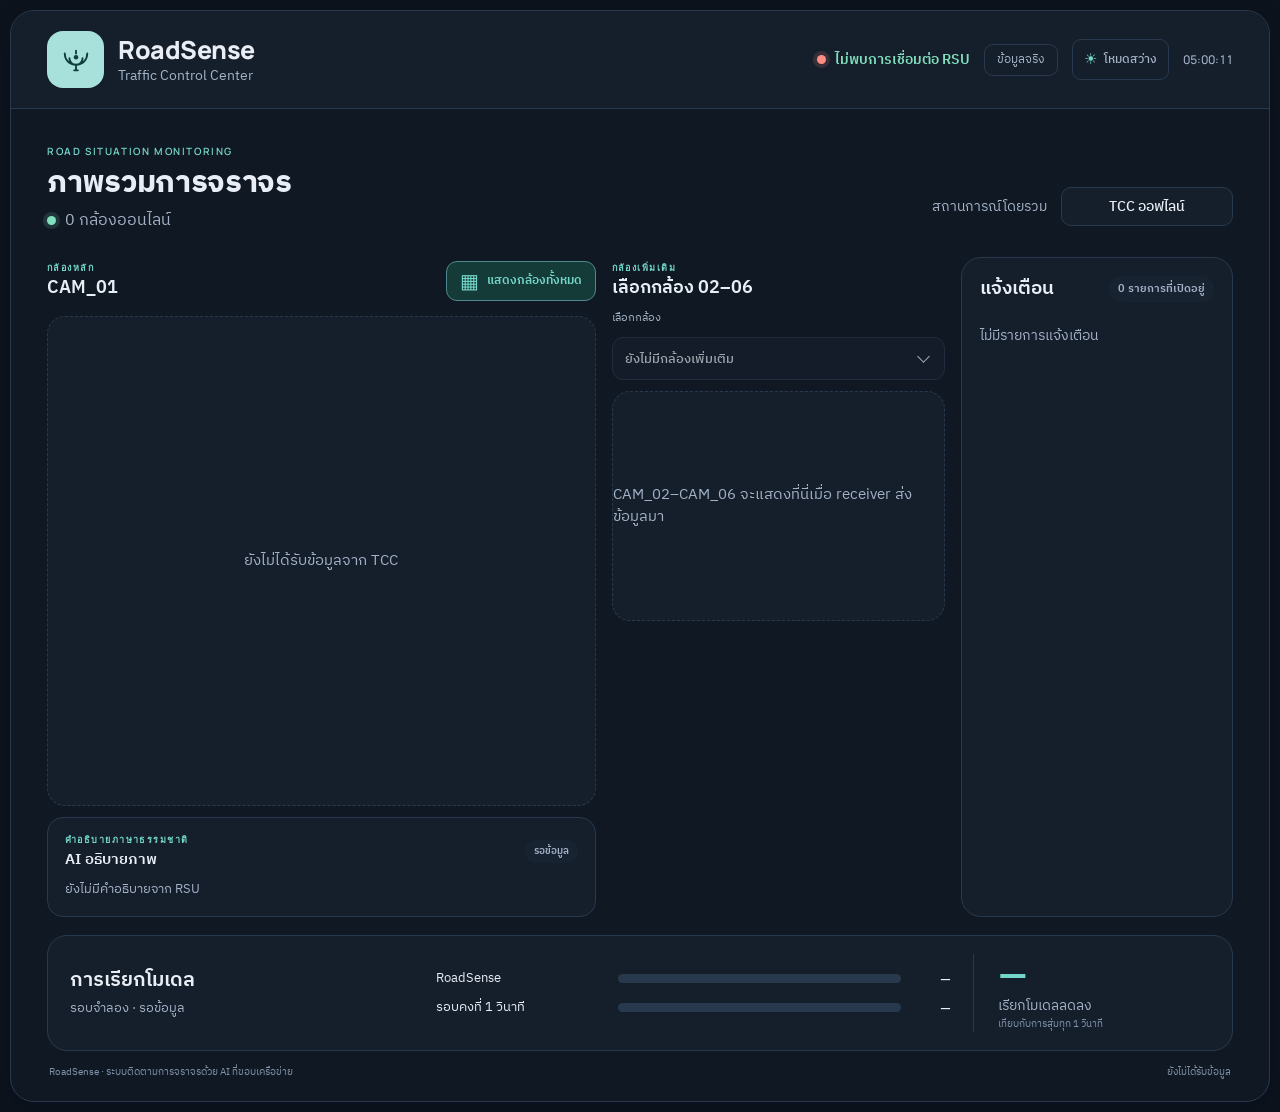
==== tcc/dashboard/index.html @ fb2579f1 "feat(dashboard): add AI natural language explanation panel" ====
<!doctype html>
<html lang="th">
  <head>
    <meta charset="UTF-8" />
    <meta name="viewport" content="width=device-width, initial-scale=1.0" />
    <meta name="theme-color" content="#0d141e" />
    <meta name="description" content="RoadSense ศูนย์ควบคุมการจราจร" />
    <title>RoadSense · ศูนย์ควบคุมการจราจร</title>
    <link rel="preconnect" href="https://fonts.googleapis.com" />
    <link rel="preconnect" href="https://fonts.gstatic.com" crossorigin />
    <link href="https://fonts.googleapis.com/css2?family=IBM+Plex+Sans+Thai:wght@400;500;600;700&family=Manrope:wght@500;600;700;800&display=swap" rel="stylesheet" />
    <link rel="stylesheet" href="./styles.css" />
    <script defer src="./dashboard.js"></script>
  </head>
  <body data-theme="dark">
    <div class="app-frame">
      <header class="topbar">
        <a class="brand" href="#overview" aria-label="RoadSense ภาพรวม">
          <span class="brand-mark" aria-hidden="true">
            <svg viewBox="0 0 32 32" fill="none"><path d="M16 27v-6m0 0c-4 0-7-3-7-7m7 7c4 0 7-3 7-7M16 21c-7 0-12-5-12-12m12 12c7 0 12-5 12-12M16 6v3m-2 18h4" stroke="currentColor" stroke-width="2" stroke-linecap="round"/><circle cx="16" cy="13" r="2.4" fill="currentColor"/></svg>
          </span>
          <span class="brand-copy"><strong>RoadSense</strong><small>Traffic Control Center</small></span>
        </a>
        <div class="topbar-actions">
          <div class="connection-state"><span class="connection-dot" id="connection-dot"></span><span id="connection-text">กำลังเชื่อมต่อ RSU</span></div>
          <span class="data-mode" id="data-mode">ข้อมูลจริง</span>
          <button class="theme-toggle" id="theme-toggle" type="button" aria-label="สลับธีมสว่างและมืด" title="สลับธีม">
            <span class="theme-icon" id="theme-icon" aria-hidden="true">☀</span><span id="theme-label">โหมดสว่าง</span>
          </button>
          <span class="clock" id="clock">--:--:--</span>
        </div>
      </header>

      <main id="overview">
        <section class="overview-heading">
          <div>
            <div class="eyebrow">ROAD SITUATION MONITORING</div>
            <h1>ภาพรวมการจราจร</h1>
            <p class="online-count"><span class="small-live-dot"></span><span id="online-count">กำลังรอข้อมูลกล้อง</span></p>
          </div>
          <div class="scenario-state"><span>สถานการณ์โดยรวม</span><strong id="overall-state">กำลังรอข้อมูล</strong></div>
        </section>

        <section class="operator-layout" aria-label="ภาพกล้องหลัก กล้องเพิ่มเติม และการแจ้งเตือน">
          <section class="primary-camera-section">
            <div class="operator-section-heading"><div><span class="eyebrow">กล้องหลัก</span><h2 id="primary-camera-title">CAM_01</h2></div><button class="fullscreen-button" id="wall-open" type="button"><span aria-hidden="true">▦</span> แสดงกล้องทั้งหมด</button></div>
            <div id="primary-camera" aria-live="polite"><div class="loading-state"><span class="spinner"></span><strong>กำลังเชื่อมต่อกล้อง</strong></div></div>
            <section class="ai-description-panel is-waiting" aria-live="polite" aria-label="คำอธิบายภาษาธรรมชาติจาก AI">
              <div class="ai-description-heading"><div><span class="eyebrow">คำอธิบายภาษาธรรมชาติ</span><h3>AI อธิบายภาพ</h3></div><span class="description-source" id="description-source">รอข้อมูล</span></div>
              <p id="ai-description-text">รอคำอธิบายจาก RSU</p>
            </section>
          </section>
          <section class="secondary-camera-section">
            <div class="operator-section-heading"><div><span class="eyebrow">กล้องเพิ่มเติม</span><h2>เลือกกล้อง 02–06</h2></div></div>
            <label class="camera-select-label" for="camera-select">เลือกกล้อง</label>
            <div class="camera-select-wrap"><select class="camera-select" id="camera-select" aria-label="เลือกกล้อง CAM_02 ถึง CAM_06"></select></div>
            <div id="secondary-camera" aria-live="polite"><div class="empty-camera">เลือกกล้องที่ต้องการดู</div></div>
          </section>
          <aside class="alert-panel" id="alerts">
            <div class="panel-heading"><h2>แจ้งเตือน</h2><span class="alert-count" id="alert-count">0 รายการที่เปิดอยู่</span></div>
            <div class="alert-list" id="alert-list"><p class="empty-state">ยังไม่มีรายการแจ้งเตือน</p></div>
          </aside>
        </section>

        <section class="camera-wall" id="camera-wall" aria-labelledby="wall-title" hidden>
          <header class="wall-header"><div><span class="eyebrow">ROAD SITUATION MONITORING</span><h2 id="wall-title">ภาพรวมกล้องทั้งหมด</h2><p id="wall-count">0 จาก 6 กล้อง</p></div><button class="wall-close" id="wall-close" type="button"><span aria-hidden="true">←</span> กลับมุมมองหลัก</button></header>
          <div class="wall-grid" id="wall-grid"></div>
        </section>

        <section class="model-metrics" id="performance" aria-label="จำนวนการเรียกโมเดล AI">
          <div class="metric-intro"><h2>การเรียกโมเดล</h2><p id="metric-context">รอบจำลอง · รอข้อมูล</p></div>
          <div class="comparison-bars">
            <div class="bar-row"><span class="bar-label">RoadSense</span><div class="bar-track"><span class="bar-fill adaptive-fill" id="adaptive-bar"></span></div><strong id="adaptive-count">—</strong></div>
            <div class="bar-row"><span class="bar-label">รอบคงที่ 1 วินาที</span><div class="bar-track"><span class="bar-fill baseline-fill" id="baseline-bar"></span></div><strong id="baseline-count">—</strong></div>
          </div>
          <div class="reduction"><strong id="reduction-percent">—</strong><span>เรียกโมเดลลดลง</span><small>เทียบกับการสุ่มทุก 1 วินาที</small></div>
        </section>
        <footer class="footer"><span>RoadSense · ระบบติดตามการจราจรด้วย AI ที่ขอบเครือข่าย</span><span id="updated-at">ยังไม่ได้รับข้อมูล</span></footer>
      </main>
    </div>
    <div class="mock-ribbon" id="mock-ribbon" hidden>ข้อมูลจำลองสำหรับสาธิตเท่านั้น</div>
  </body>
</html>
---- tcc/dashboard/styles.css ----
:root{font-family:'IBM Plex Sans Thai',sans-serif;color-scheme:dark;--page:#0c131d;--frame:#101923;--surface:#151f2b;--surface-2:#182332;--border:#29394d;--text:#e9eef6;--muted:#a3b2c7;--subtle:#7f91a9;--accent:#74d6ca;--accent-ink:#153b38;--ok:#81dfbd;--ok-bg:#14392f;--warn:#f1c574;--warn-bg:#3b3428;--danger:#ff8d84;--danger-bg:#442d31;--bar:#29394d;--shadow:0 10px 28px #03091224}
*{box-sizing:border-box}html{min-width:320px;scroll-behavior:smooth}body{margin:0;padding:10px;background:var(--page);color:var(--text);font:400 15px/1.5 'IBM Plex Sans Thai',sans-serif;transition:background .2s,color .2s}.app-frame{max-width:1920px;min-height:calc(100vh - 20px);margin:0 auto;border:1px solid var(--border);border-radius:24px;background:var(--frame);overflow:hidden;box-shadow:var(--shadow)}.topbar{min-height:96px;padding:20px 36px;display:flex;align-items:center;justify-content:space-between;gap:24px;border-bottom:1px solid var(--border);background:var(--surface)}.brand{display:flex;align-items:center;gap:14px;text-decoration:none;color:inherit}.brand-mark{width:57px;height:57px;border-radius:16px;background:#a8e1dc;color:#123e3b;display:grid;place-items:center;flex:none}.brand-mark svg{width:30px;height:30px}.brand-copy{display:flex;flex-direction:column;line-height:1.28}.brand-copy strong{font:800 25px/1.25 'Manrope','IBM Plex Sans Thai',sans-serif;letter-spacing:-.5px}.brand-copy small{color:var(--muted);font-size:14px;margin-top:2px}.topbar-actions{display:flex;align-items:center;gap:14px}.connection-state{display:flex;align-items:center;gap:9px;color:var(--ok);font-size:14px;font-weight:600;white-space:nowrap}.connection-dot,.small-live-dot{width:9px;height:9px;border-radius:50%;background:var(--ok);display:inline-block;box-shadow:0 0 0 4px color-mix(in srgb,var(--ok) 14%,transparent)}.connection-dot.offline{background:var(--danger);box-shadow:0 0 0 4px color-mix(in srgb,var(--danger) 14%,transparent)}.data-mode{border:1px solid var(--border);border-radius:9px;padding:6px 12px;color:var(--muted);font-size:12px;white-space:nowrap}.theme-toggle{display:flex;align-items:center;gap:7px;border:1px solid var(--border);border-radius:9px;background:transparent;color:var(--muted);padding:7px 11px;cursor:pointer;font:500 12px 'IBM Plex Sans Thai',sans-serif;white-space:nowrap}.theme-toggle:hover{border-color:var(--accent);color:var(--text)}.theme-icon{font-size:15px;color:var(--accent)}.clock{font:500 12px 'Manrope',sans-serif;color:var(--muted);font-variant-numeric:tabular-nums;white-space:nowrap}
main{padding:35px 36px 21px}.overview-heading{display:flex;align-items:flex-end;justify-content:space-between;gap:20px;margin-bottom:24px}.eyebrow{color:var(--accent);font:600 10px 'Manrope',sans-serif;letter-spacing:.16em;margin-bottom:5px}.overview-heading h1{font-size:31px;line-height:1.35;margin:0;font-weight:700;letter-spacing:-.3px}.online-count{display:flex;align-items:center;gap:9px;color:var(--muted);font-size:16px;margin:4px 0 0}.scenario-state{display:flex;align-items:center;gap:14px;color:var(--muted);font-size:14px;padding:7px 0}.scenario-state strong{color:var(--text);font-weight:500;border:1px solid var(--border);background:var(--surface);border-radius:10px;padding:8px 13px;min-width:172px;text-align:center}.dashboard-grid{display:grid;grid-template-columns:minmax(0,1fr) minmax(0,1fr) minmax(260px,.78fr);gap:17px;align-items:stretch}.camera-list{display:contents}.camera-card,.alert-panel{min-width:0;min-height:430px;border:1px solid var(--border);border-radius:20px;background:var(--surface);padding:17px 18px;display:flex;flex-direction:column}.camera-card{gap:13px}.camera-card-head{display:flex;align-items:flex-start;justify-content:space-between;gap:10px;min-height:45px}.camera-title{min-width:0}.camera-id{font:600 13px 'Manrope',sans-serif;letter-spacing:.1em;color:var(--muted)}.camera-location{font-size:18px;font-weight:600;line-height:1.35;margin-top:1px;overflow:hidden;text-overflow:ellipsis;white-space:nowrap}.traffic-badge{display:inline-flex;align-items:center;gap:7px;flex:none;border-radius:20px;padding:6px 11px;background:var(--ok-bg);color:var(--ok);font-size:13px;font-weight:600;white-space:nowrap}.traffic-badge .badge-dot{width:8px;height:8px;border-radius:50%;background:currentColor}.traffic-badge.congestion{background:var(--warn-bg);color:var(--warn)}.traffic-badge.accident,.traffic-badge.invalid_scene,.traffic-badge.offline{background:var(--danger-bg);color:var(--danger)}.traffic-badge.verifying{box-shadow:inset 0 0 0 1px color-mix(in srgb,var(--warn) 45%,transparent)}.camera-preview{position:relative;width:100%;height:clamp(190px,18vw,280px);border-radius:13px;overflow:hidden;background:var(--surface-2);border:1px solid color-mix(in srgb,var(--border) 65%,transparent)}.camera-preview img{width:100%;height:100%;object-fit:cover;display:block}.preview-placeholder{height:100%;position:relative;overflow:hidden;background:linear-gradient(157deg,#d9e3df 0%,#a8b8b4 43%,#46575a 43.5%,#26353c 100%)}[data-theme="dark"] .preview-placeholder{background:linear-gradient(157deg,#64767b 0%,#34454b 42%,#17242c 42.5%,#101923 100%)}.road-shape{position:absolute;left:26%;right:18%;bottom:-32%;height:130%;transform:perspective(260px) rotateX(52deg);background:repeating-linear-gradient(90deg,#36454a 0 24%,#dbe1d9 24.5% 25.5%,#36454a 26% 49%);border:2px solid #c9d0c9;box-shadow:0 0 0 3px #17232a66}.preview-placeholder:before,.preview-placeholder:after{content:"";position:absolute;bottom:0;height:42%;width:24%;background:linear-gradient(90deg,#23382f,#6a806c 44%,#26382f);clip-path:polygon(35% 0,78% 0,100% 100%,0 100%);opacity:.8}.preview-placeholder:before{left:2%}.preview-placeholder:after{right:3%;width:27%;background:linear-gradient(90deg,#758372,#314435)}.snapshot-chip{position:absolute;left:11px;bottom:10px;border-radius:8px;padding:5px 9px;background:#0b131ddc;color:#f0f4f7;font-size:11px}.snapshot-age{position:absolute;right:10px;top:9px;border-radius:7px;padding:4px 7px;background:#0b131dcc;color:#edf2f7;font:10px 'Manrope',sans-serif}.camera-interval{font:700 26px/1.1 'IBM Plex Sans Thai',sans-serif;letter-spacing:-.4px;margin-top:1px}.camera-card-foot{display:flex;align-items:center;justify-content:space-between;gap:10px;color:var(--muted);font-size:13px;margin-top:auto}.camera-state-label{display:flex;align-items:center;gap:7px}.camera-state-label .badge-dot{width:7px;height:7px;border-radius:50%;background:var(--accent)}.camera-state-label.verify{color:var(--warn)}.camera-state-label.verify .badge-dot{background:var(--warn)}.camera-state-label.alert{color:var(--danger)}.camera-state-label.alert .badge-dot{background:var(--danger)}.location-coordinates{font:10px 'Manrope',sans-serif;color:var(--subtle);margin-top:3px}.loading-state,.empty-camera{grid-column:1/-1;min-height:230px;border:1px dashed var(--border);border-radius:18px;display:flex;align-items:center;justify-content:center;gap:11px;color:var(--muted);background:var(--surface)}.loading-state{flex-direction:column}.spinner{width:19px;height:19px;border:2px solid var(--border);border-top-color:var(--accent);border-radius:50%;animation:spin .9s linear infinite}@keyframes spin{to{transform:rotate(360deg)}}
.alert-panel{padding:18px 18px;gap:16px}.panel-heading{display:flex;align-items:center;justify-content:space-between;gap:10px}.panel-heading h2,.metric-intro h2{font-size:19px;line-height:1.35;margin:0;font-weight:600}.alert-count{border-radius:20px;padding:5px 9px;background:var(--surface-2);color:var(--muted);font-size:11px;font-weight:600;white-space:nowrap}.alert-list{display:flex;flex-direction:column}.empty-state{color:var(--muted);font-size:14px;margin:7px 0}.alert-item{padding:12px 0;border-top:1px solid var(--border);display:flex;gap:10px;align-items:flex-start}.alert-mark{width:29px;height:29px;flex:none;border-radius:9px;display:grid;place-items:center;color:var(--warn);background:var(--warn-bg);font-size:15px}.alert-mark.confirmed,.alert-mark.accident{color:var(--danger);background:var(--danger-bg)}.alert-mark.recovery{color:var(--ok);background:var(--ok-bg)}.alert-copy{min-width:0}.alert-title{font-size:13px;font-weight:600;line-height:1.35}.alert-detail{font-size:11px;color:var(--muted);margin-top:3px}.alert-time{font:10px 'Manrope',sans-serif;color:var(--subtle);margin-top:4px}.panel-footer{margin-top:auto;border-top:1px solid var(--border);padding-top:10px;color:var(--muted);font-size:11px}
.model-metrics{margin-top:18px;border:1px solid var(--border);border-radius:20px;background:var(--surface);padding:18px 22px;display:grid;grid-template-columns:minmax(200px,.9fr) minmax(300px,1.35fr) minmax(170px,.62fr);align-items:center;gap:22px}.metric-intro h2{font-size:20px}.metric-intro p{color:var(--muted);margin:5px 0 0;font-size:13px}.comparison-bars{display:flex;flex-direction:column;gap:9px}.bar-row{display:grid;grid-template-columns:170px minmax(80px,1fr) 38px;align-items:center;gap:12px}.bar-label{font-size:13px;white-space:nowrap}.bar-track{height:9px;background:var(--bar);border-radius:10px;overflow:hidden}.bar-fill{display:block;height:100%;width:0;border-radius:10px;transition:width .35s ease}.adaptive-fill{background:var(--accent)}.baseline-fill{background:#708197}.bar-row strong{font:600 14px 'Manrope',sans-serif;text-align:right;font-variant-numeric:tabular-nums}.reduction{min-height:62px;border-left:1px solid var(--border);padding-left:24px;display:flex;flex-direction:column;justify-content:center}.reduction strong{font:800 38px/1 'Manrope',sans-serif;letter-spacing:-1px;color:var(--accent)}.reduction span{font-size:14px;color:var(--muted);margin-top:3px}.reduction small{font-size:10px;color:var(--subtle);margin-top:1px}.footer{display:flex;justify-content:space-between;gap:12px;padding:14px 2px 0;color:var(--subtle);font-size:10px}.mock-ribbon{position:fixed;z-index:10;bottom:0;left:0;right:0;background:#805e1e;color:#fff3d1;text-align:center;padding:4px 10px;font-size:11px;letter-spacing:.03em}.mock-ribbon[hidden]{display:none}
body[data-theme="light"]{color-scheme:light;--page:#e9eef2;--frame:#f8fafc;--surface:#fff;--surface-2:#edf2f6;--border:#d4dee8;--text:#182331;--muted:#68788d;--subtle:#8493a5;--accent:#35b8a9;--accent-ink:#e5f7f4;--ok:#279b72;--ok-bg:#e2f5ec;--warn:#a87516;--warn-bg:#fff2d8;--danger:#c64f52;--danger-bg:#ffebeb;--bar:#d7e1eb;--shadow:0 10px 28px #263d5312}
body[data-theme="light"] .topbar{background:#f1f5f8}body[data-theme="light"] .brand-mark{background:#bde9e4;color:#15544d}body[data-theme="light"] .data-mode,body[data-theme="light"] .theme-toggle{background:#fff}body[data-theme="light"] .preview-placeholder{background:linear-gradient(157deg,#d9e3df 0%,#a8b8b4 43%,#46575a 43.5%,#26353c 100%)}body[data-theme="light"] .road-shape{border-color:#f5f7f3}
@media(max-width:1050px){.app-frame{border-radius:18px}.topbar{padding-inline:25px}.topbar-actions{gap:9px}main{padding:28px 25px 18px}.dashboard-grid{grid-template-columns:repeat(2,minmax(0,1fr))}.alert-panel{grid-column:1/-1;min-height:180px}.alert-list{display:grid;grid-template-columns:repeat(2,minmax(0,1fr));column-gap:20px}.model-metrics{grid-template-columns:1fr 1.5fr .7fr;gap:15px}.bar-row{grid-template-columns:140px minmax(60px,1fr) 35px}}
@media(max-width:680px){body{padding:0}.app-frame{min-height:100vh;border-radius:0;border-left:0;border-right:0}.topbar{min-height:76px;padding:13px 16px;gap:10px}.brand{gap:9px}.brand-mark{width:43px;height:43px;border-radius:13px}.brand-mark svg{width:25px;height:25px}.brand-copy strong{font-size:20px}.brand-copy small{font-size:10px}.topbar-actions{gap:7px}.connection-state{font-size:0;gap:0}.connection-dot{width:9px;height:9px}.data-mode{display:none}.theme-toggle{font-size:0;padding:7px 9px}.theme-icon{font-size:16px}.clock{font-size:10px}main{padding:22px 14px 20px}.overview-heading{align-items:flex-start;flex-direction:column;gap:11px;margin-bottom:17px}.overview-heading h1{font-size:25px}.online-count{font-size:13px}.scenario-state{padding:0;font-size:12px}.scenario-state strong{min-width:0;padding:5px 9px}.dashboard-grid{grid-template-columns:1fr;gap:12px}.camera-card{min-height:0;padding:13px;border-radius:16px;gap:10px}.camera-card-head{min-height:39px}.camera-id{font-size:11px}.camera-location{font-size:16px}.traffic-badge{font-size:11px;padding:5px 8px}.camera-preview{height:190px}.camera-interval{font-size:23px}.camera-card-foot{font-size:11px}.alert-panel{grid-column:auto;min-height:190px;border-radius:16px;padding:15px}.panel-heading h2{font-size:17px}.alert-list{display:flex}.alert-count{font-size:10px}.model-metrics{grid-template-columns:1fr;gap:14px;margin-top:12px;padding:15px;border-radius:16px}.metric-intro h2{font-size:17px}.metric-intro p{font-size:11px}.comparison-bars{gap:8px}.bar-row{grid-template-columns:minmax(105px,.8fr) minmax(50px,1fr) 31px;gap:8px}.bar-label{font-size:11px}.bar-row strong{font-size:12px}.reduction{border-left:0;border-top:1px solid var(--border);padding:12px 0 0;min-height:0}.reduction strong{font-size:32px}.reduction span{font-size:12px}.footer{font-size:9px;flex-direction:column;gap:4px}}
.dashboard-grid{grid-template-columns:minmax(0,2fr) minmax(260px,.78fr)}
.camera-list{display:grid;grid-column:1;grid-row:1;grid-template-columns:repeat(2,minmax(0,1fr));gap:17px;align-content:stretch}
.alert-panel{grid-column:2;grid-row:1}
@media(max-width:1050px){.dashboard-grid{grid-template-columns:minmax(0,1fr)}.camera-list{grid-column:1;grid-row:1}.alert-panel{grid-column:1;grid-row:auto}}
@media(max-width:680px){.camera-list{grid-template-columns:1fr;grid-column:1;grid-row:1}.alert-panel{grid-column:1;grid-row:auto}}
.operator-layout{display:grid;grid-template-columns:minmax(0,1.45fr) minmax(270px,.88fr) minmax(245px,.72fr);gap:16px;align-items:stretch}
.primary-camera-section,.secondary-camera-section{min-width:0;display:flex;flex-direction:column;gap:11px}
.operator-section-heading{min-height:48px;display:flex;align-items:center;justify-content:space-between;gap:12px}
.operator-section-heading .eyebrow{display:block;margin:0 0 2px;font-size:9px}
.operator-section-heading h2{font-size:18px;line-height:1.3;margin:0;font-weight:600}
.primary-camera-card{min-height:490px;flex:1;padding:18px}
.primary-camera-card .camera-preview{height:clamp(270px,28vw,475px)}
.secondary-camera-card{min-height:430px;flex:1;padding:14px;gap:10px}
.secondary-camera-card .camera-preview{height:clamp(185px,17vw,265px)}
.camera-select-label{font-size:11px;color:var(--muted);margin-top:-6px}
.camera-select{width:100%;height:43px;border:1px solid var(--border);border-radius:11px;padding:0 12px;background:var(--surface);color:var(--text);font:500 13px 'IBM Plex Sans Thai',sans-serif;outline:none}
.camera-select:focus{border-color:var(--accent);box-shadow:0 0 0 3px color-mix(in srgb,var(--accent) 16%,transparent)}
.camera-select:disabled{opacity:.65}
.fullscreen-button,.wall-close{min-height:40px;display:inline-flex;align-items:center;justify-content:center;gap:8px;border:1px solid color-mix(in srgb,var(--accent) 50%,var(--border));border-radius:11px;padding:8px 13px;background:var(--accent-ink);color:var(--accent);font:600 12px 'IBM Plex Sans Thai',sans-serif;white-space:nowrap;cursor:pointer;transition:transform .15s,background .15s,border-color .15s}
.fullscreen-button:hover,.wall-close:hover{transform:translateY(-1px);background:color-mix(in srgb,var(--accent-ink) 70%,var(--surface));border-color:var(--accent)}
.fullscreen-button span{font:20px/1 'Manrope',sans-serif}
.primary-empty{min-height:490px}
.camera-wall{position:fixed;inset:0;z-index:50;display:flex;flex-direction:column;gap:16px;padding:22px 26px 28px;background:var(--page);color:var(--text);overflow:auto}
.camera-wall[hidden]{display:none}
.camera-wall:fullscreen{width:100%;height:100%;border:0;padding:22px 26px 28px}
.wall-header{display:flex;align-items:center;justify-content:space-between;gap:20px;flex:none}
.wall-header h2{font-size:25px;line-height:1.3;margin:0}.wall-header p{font-size:12px;color:var(--muted);margin:3px 0 0}
.wall-close{background:var(--surface);border-color:var(--border);color:var(--text)}.wall-close span{font:22px/1 'Manrope',sans-serif;color:var(--accent)}
.wall-grid{flex:1;min-height:0;display:grid;grid-template-columns:repeat(3,minmax(0,1fr));grid-template-rows:repeat(2,minmax(0,1fr));gap:14px}
.wall-camera-card{min-height:0;height:100%;padding:12px;gap:8px;border-radius:16px}
.wall-camera-card .camera-card-head{min-height:35px}.wall-camera-card .camera-id{font-size:10px}.wall-camera-card .camera-location{font-size:14px}.wall-camera-card .traffic-badge{font-size:10px;padding:4px 8px}
.wall-camera-card .camera-preview{flex:1;height:auto;min-height:0;aspect-ratio:16/9;border-radius:10px}
.wall-camera-card .camera-interval{font-size:18px}.wall-camera-card .camera-card-foot{font-size:10px}.wall-camera-card .location-coordinates{font-size:8px}
@media(max-width:1050px){.operator-layout{grid-template-columns:minmax(0,1.35fr) minmax(270px,.9fr)}.primary-camera-section{grid-column:1}.secondary-camera-section{grid-column:2}.operator-layout>.alert-panel{grid-column:1/-1;min-height:180px}.wall-grid{grid-template-columns:repeat(2,minmax(0,1fr));grid-template-rows:auto}.wall-camera-card .camera-preview{min-height:200px}}
@media(max-width:680px){.operator-layout{grid-template-columns:1fr;gap:14px}.primary-camera-section,.secondary-camera-section,.operator-layout>.alert-panel{grid-column:1}.operator-section-heading{min-height:42px}.operator-section-heading h2{font-size:16px}.primary-camera-card{min-height:0;padding:13px}.primary-camera-card .camera-preview{height:210px}.secondary-camera-card{min-height:0;padding:13px}.secondary-camera-card .camera-preview{height:185px}.primary-empty{min-height:220px}.fullscreen-button{min-height:36px;font-size:11px;padding:7px 10px}.camera-wall{padding:14px;gap:12px}.wall-header h2{font-size:19px}.wall-header .eyebrow{font-size:8px}.wall-close{font-size:0;min-width:40px;padding:7px}.wall-close span{font-size:22px}.wall-grid{grid-template-columns:1fr;grid-template-rows:auto}.wall-camera-card{min-height:300px}.wall-camera-card .camera-preview{min-height:180px}}
.operator-layout{grid-template-areas:"primary secondary alerts"}
.primary-camera-section{grid-area:primary}.secondary-camera-section{grid-area:secondary}.operator-layout>.alert-panel{grid-area:alerts}
@media(min-width:901px) and (max-width:1050px){.operator-layout{grid-template-columns:minmax(0,1.35fr) minmax(0,.9fr) minmax(0,.72fr);grid-template-areas:"primary secondary alerts"}.operator-layout>.alert-panel{min-height:430px}}
@media(max-width:900px){.operator-layout{grid-template-columns:minmax(0,1.35fr) minmax(0,.9fr);grid-template-areas:"primary secondary" "alerts alerts"}.primary-camera-section,.secondary-camera-section,.operator-layout>.alert-panel{grid-column:auto}.operator-layout>.alert-panel{min-height:190px}}
@media(max-width:680px){.operator-layout{grid-template-columns:1fr;grid-template-areas:"primary" "secondary" "alerts"}}
.camera-wall{position:relative;inset:auto;z-index:auto;margin:4px 0 18px;padding:0;background:transparent;color:var(--text);overflow:visible}
.camera-wall[hidden]{display:none}
.wall-grid{grid-template-rows:auto;grid-auto-rows:minmax(300px,auto)}
.wall-camera-card{height:auto;min-height:330px}
.wall-camera-card .camera-preview{flex:initial;height:clamp(190px,14vw,285px);min-height:0;aspect-ratio:auto}
body.wall-open .operator-layout{display:none}
body.wall-open .camera-wall{display:flex}
body.wall-open #wall-open{background:var(--surface);border-color:var(--border);color:var(--text)}
@media(max-width:680px){.wall-grid{grid-template-columns:1fr;grid-auto-rows:auto}.wall-camera-card{min-height:0}.wall-camera-card .camera-preview{height:205px}}
.camera-select-wrap{position:relative;width:100%}
.camera-select{appearance:none;-webkit-appearance:none;padding-right:42px}
.camera-select-wrap::after{content:"";position:absolute;right:17px;top:15px;width:8px;height:8px;border-right:1.7px solid var(--muted);border-bottom:1.7px solid var(--muted);transform:rotate(45deg);pointer-events:none}
.camera-select:focus{box-shadow:none}
.camera-select:focus-visible{outline:3px solid color-mix(in srgb,var(--accent) 24%,transparent);outline-offset:2px}
.ai-description-panel{border:1px solid var(--border);border-radius:16px;padding:15px 17px;background:var(--surface);color:var(--text)}
.ai-description-heading{display:flex;align-items:center;justify-content:space-between;gap:12px;margin-bottom:8px}
.ai-description-heading .eyebrow{display:block;margin:0 0 2px;font-size:9px}
.ai-description-heading h3{margin:0;font-size:15px;font-weight:600;line-height:1.4}
.description-source{flex:none;border-radius:999px;padding:4px 9px;background:var(--surface-2);color:var(--muted);font-size:10px;font-weight:600}
.ai-description-panel p{margin:0;color:var(--text);font-size:13px;line-height:1.8;white-space:pre-wrap;overflow-wrap:anywhere}
.ai-description-panel.is-waiting p{color:var(--muted)}
@media(max-width:680px){.ai-description-panel{padding:13px 14px}.ai-description-heading h3{font-size:14px}.ai-description-panel p{font-size:12px}}
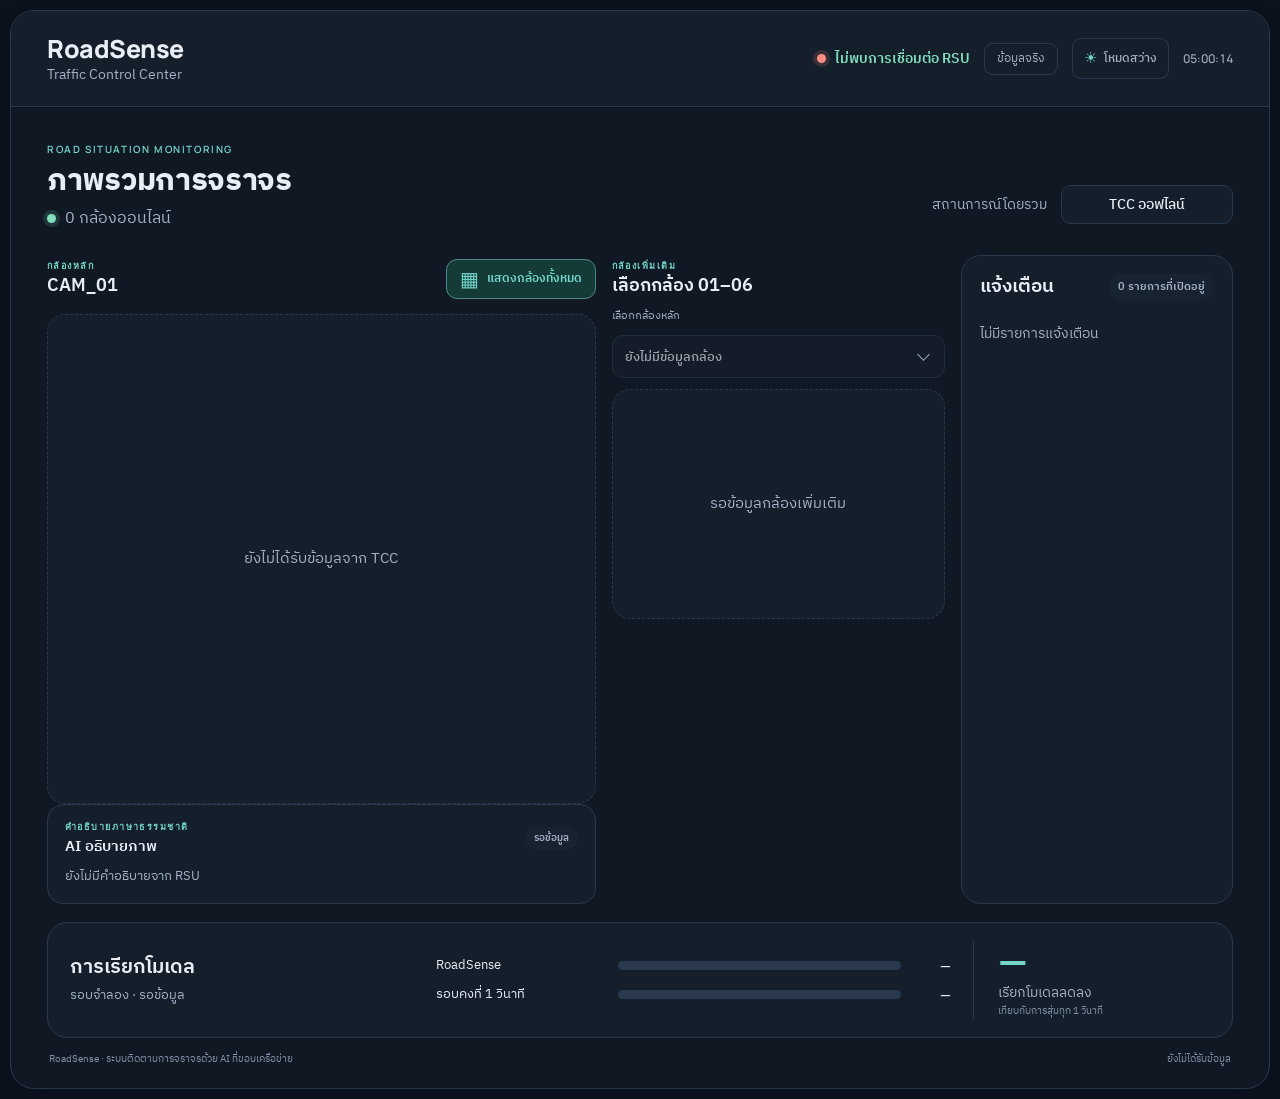
==== commit 7b2b1abd: "fix(dashboard): restore CAM 01 selection and embed explanation" ====
--- a/tcc/dashboard/index.html
+++ b/tcc/dashboard/index.html
@@ -16,9 +16,6 @@
     <div class="app-frame">
       <header class="topbar">
         <a class="brand" href="#overview" aria-label="RoadSense ภาพรวม">
-          <span class="brand-mark" aria-hidden="true">
-            <svg viewBox="0 0 32 32" fill="none"><path d="M16 27v-6m0 0c-4 0-7-3-7-7m7 7c4 0 7-3 7-7M16 21c-7 0-12-5-12-12m12 12c7 0 12-5 12-12M16 6v3m-2 18h4" stroke="currentColor" stroke-width="2" stroke-linecap="round"/><circle cx="16" cy="13" r="2.4" fill="currentColor"/></svg>
-          </span>
           <span class="brand-copy"><strong>RoadSense</strong><small>Traffic Control Center</small></span>
         </a>
         <div class="topbar-actions">
@@ -44,17 +41,18 @@
         <section class="operator-layout" aria-label="ภาพกล้องหลัก กล้องเพิ่มเติม และการแจ้งเตือน">
           <section class="primary-camera-section">
             <div class="operator-section-heading"><div><span class="eyebrow">กล้องหลัก</span><h2 id="primary-camera-title">CAM_01</h2></div><button class="fullscreen-button" id="wall-open" type="button"><span aria-hidden="true">▦</span> แสดงกล้องทั้งหมด</button></div>
-            <div id="primary-camera" aria-live="polite"><div class="loading-state"><span class="spinner"></span><strong>กำลังเชื่อมต่อกล้อง</strong></div></div>
-            <section class="ai-description-panel is-waiting" aria-live="polite" aria-label="คำอธิบายภาษาธรรมชาติจาก AI">
-              <div class="ai-description-heading"><div><span class="eyebrow">คำอธิบายภาษาธรรมชาติ</span><h3>AI อธิบายภาพ</h3></div><span class="description-source" id="description-source">รอข้อมูล</span></div>
-              <p id="ai-description-text">รอคำอธิบายจาก RSU</p>
-            </section>
+            <div id="primary-camera" aria-live="polite"><div class="loading-state"><span class="spinner"></span><strong>กำลังเชื่อมต่อกล้อง</strong></div>
+              <section class="ai-description-panel is-waiting" aria-label="คำอธิบายภาษาธรรมชาติจาก AI">
+                <div class="ai-description-heading"><div><span class="eyebrow">คำอธิบายภาษาธรรมชาติ</span><h3>AI อธิบายภาพ</h3></div><span class="description-source" id="description-source">รอข้อมูล</span></div>
+                <p id="ai-description-text">รอคำอธิบายจาก RSU</p>
+              </section>
+            </div>
           </section>
           <section class="secondary-camera-section">
-            <div class="operator-section-heading"><div><span class="eyebrow">กล้องเพิ่มเติม</span><h2>เลือกกล้อง 02–06</h2></div></div>
-            <label class="camera-select-label" for="camera-select">เลือกกล้อง</label>
-            <div class="camera-select-wrap"><select class="camera-select" id="camera-select" aria-label="เลือกกล้อง CAM_02 ถึง CAM_06"></select></div>
-            <div id="secondary-camera" aria-live="polite"><div class="empty-camera">เลือกกล้องที่ต้องการดู</div></div>
+            <div class="operator-section-heading"><div><span class="eyebrow">กล้องเพิ่มเติม</span><h2>เลือกกล้อง 01–06</h2></div></div>
+            <label class="camera-select-label" for="camera-select">เลือกกล้องหลัก</label>
+            <div class="camera-select-wrap"><select class="camera-select" id="camera-select" aria-label="เลือกกล้องหลัก CAM_01 ถึง CAM_06"></select></div>
+            <div id="secondary-camera" aria-live="polite"><div class="empty-camera">รอข้อมูลกล้องเพิ่มเติม</div></div>
           </section>
           <aside class="alert-panel" id="alerts">
             <div class="panel-heading"><h2>แจ้งเตือน</h2><span class="alert-count" id="alert-count">0 รายการที่เปิดอยู่</span></div>
--- a/tcc/dashboard/styles.css
+++ b/tcc/dashboard/styles.css
@@ -69,3 +69,5 @@
 .ai-description-panel p{margin:0;color:var(--text);font-size:13px;line-height:1.8;white-space:pre-wrap;overflow-wrap:anywhere}
 .ai-description-panel.is-waiting p{color:var(--muted)}
 @media(max-width:680px){.ai-description-panel{padding:13px 14px}.ai-description-heading h3{font-size:14px}.ai-description-panel p{font-size:12px}}
+.primary-camera-card .ai-description-panel{margin-top:4px;padding:14px 0 0;border:0;border-top:1px solid var(--border);border-radius:0;background:transparent}
+@media(max-width:680px){.primary-camera-card .ai-description-panel{padding:12px 0 0}}
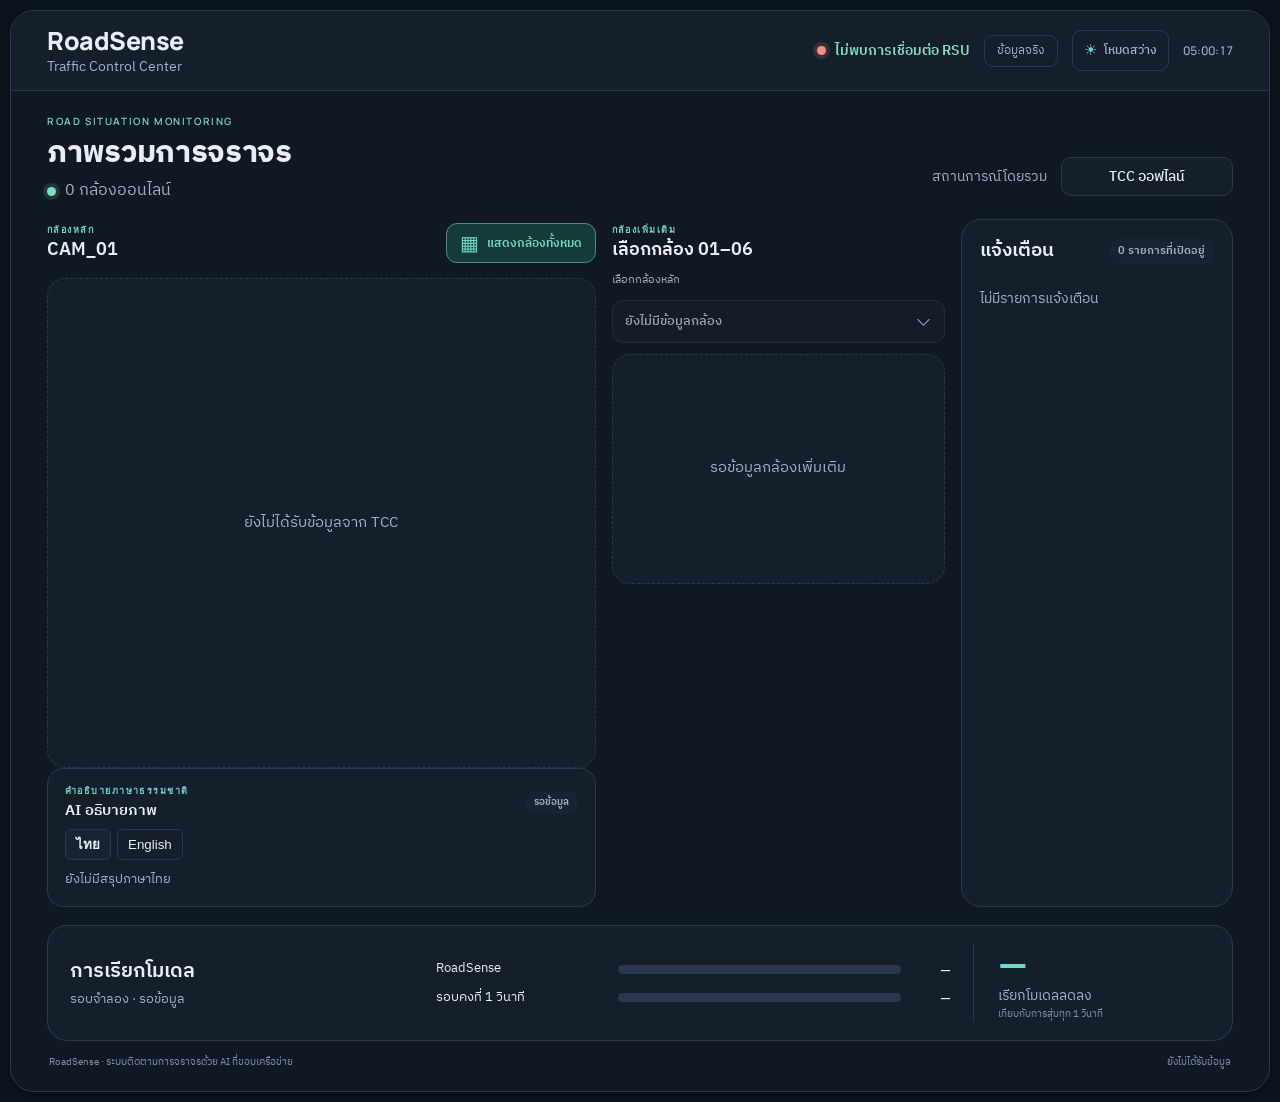
==== commit 8768ae07: "Integrate TCC receiver with bilingual operator summaries" ====
--- a/tcc/dashboard/index.html
+++ b/tcc/dashboard/index.html
@@ -44,7 +44,11 @@
             <div id="primary-camera" aria-live="polite"><div class="loading-state"><span class="spinner"></span><strong>กำลังเชื่อมต่อกล้อง</strong></div>
               <section class="ai-description-panel is-waiting" aria-label="คำอธิบายภาษาธรรมชาติจาก AI">
                 <div class="ai-description-heading"><div><span class="eyebrow">คำอธิบายภาษาธรรมชาติ</span><h3>AI อธิบายภาพ</h3></div><span class="description-source" id="description-source">รอข้อมูล</span></div>
-                <p id="ai-description-text">รอคำอธิบายจาก RSU</p>
+                <div class="summary-languages" role="group" aria-label="ภาษาของสรุป">
+                  <button type="button" id="summary-th" lang="th" aria-pressed="true">ไทย</button>
+                  <button type="button" id="summary-en" lang="en" aria-pressed="false">English</button>
+                </div>
+                <p id="ai-description-text" lang="th">รอสรุปจาก TCC</p>
               </section>
             </div>
           </section>
--- a/tcc/dashboard/styles.css
+++ b/tcc/dashboard/styles.css
@@ -68,6 +68,10 @@
 .description-source{flex:none;border-radius:999px;padding:4px 9px;background:var(--surface-2);color:var(--muted);font-size:10px;font-weight:600}
 .ai-description-panel p{margin:0;color:var(--text);font-size:13px;line-height:1.8;white-space:pre-wrap;overflow-wrap:anywhere}
 .ai-description-panel.is-waiting p{color:var(--muted)}
+.summary-languages{display:flex;gap:6px;margin-bottom:8px}
+.summary-languages button{border:1px solid var(--border);border-radius:6px;padding:4px 10px;background:var(--surface);color:var(--text);cursor:pointer}
+.summary-languages button[aria-pressed="true"]{background:var(--surface-2);font-weight:700}
 @media(max-width:680px){.ai-description-panel{padding:13px 14px}.ai-description-heading h3{font-size:14px}.ai-description-panel p{font-size:12px}}
 .primary-camera-card .ai-description-panel{margin-top:4px;padding:14px 0 0;border:0;border-top:1px solid var(--border);border-radius:0;background:transparent}
 @media(max-width:680px){.primary-camera-card .ai-description-panel{padding:12px 0 0}}
+@media(min-width:681px){.topbar{min-height:78px;padding-block:14px}main{padding-top:23px}.overview-heading{margin-bottom:16px}.primary-camera-card{min-height:0;flex:0 0 auto}.primary-camera-card .camera-preview{height:clamp(190px,17vw,270px)}.primary-camera-card .camera-card-foot{margin-top:0}}
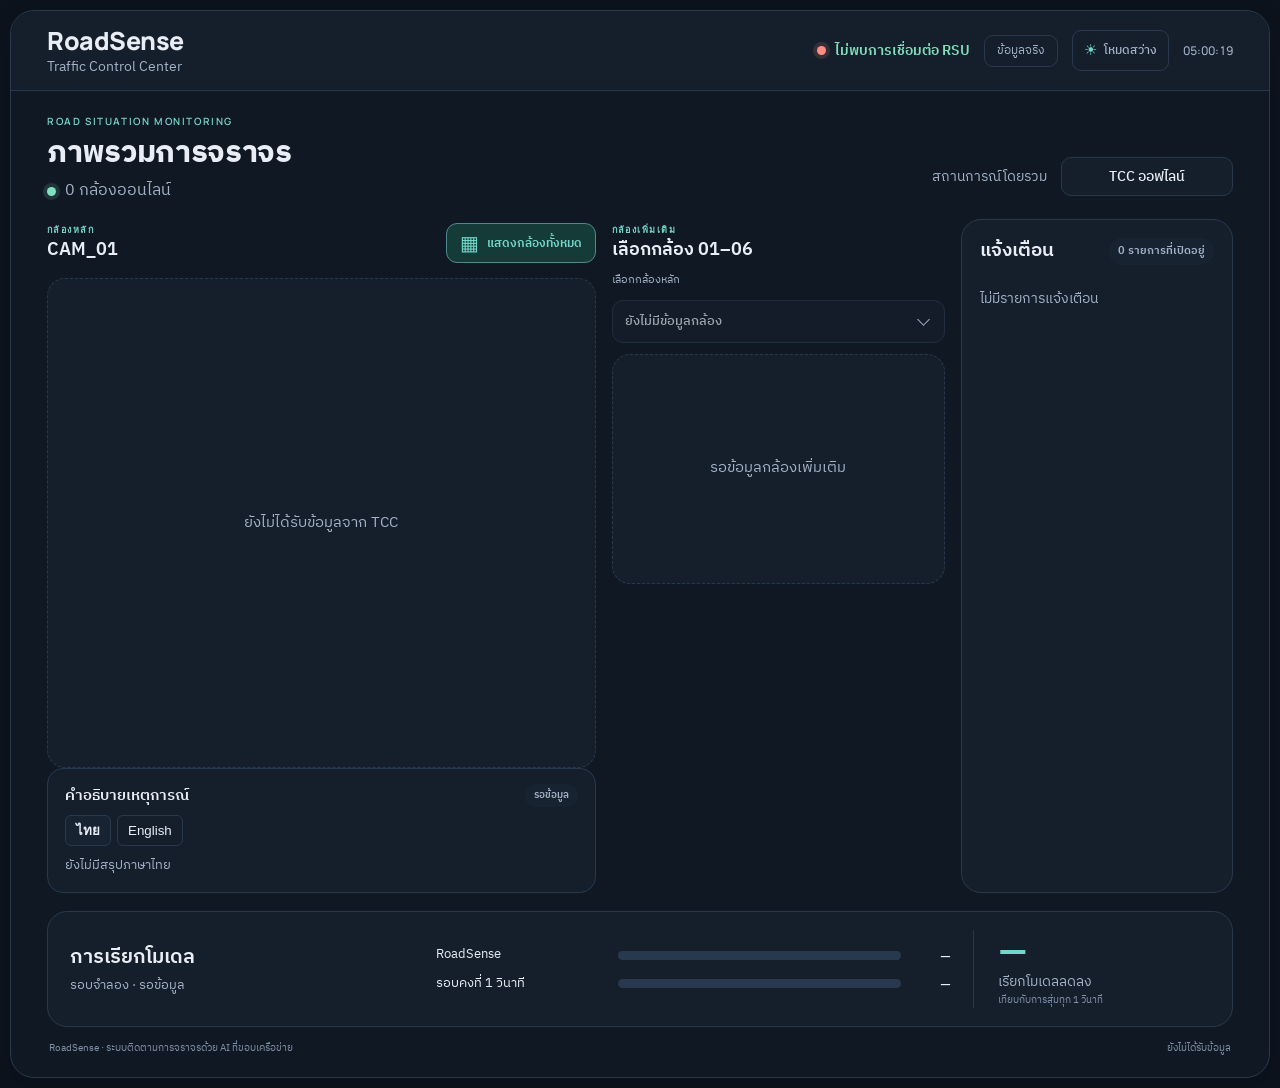
==== commit 2ce1a896: "Simplify dashboard event description heading" ====
--- a/tcc/dashboard/index.html
+++ b/tcc/dashboard/index.html
@@ -42,8 +42,8 @@
           <section class="primary-camera-section">
             <div class="operator-section-heading"><div><span class="eyebrow">กล้องหลัก</span><h2 id="primary-camera-title">CAM_01</h2></div><button class="fullscreen-button" id="wall-open" type="button"><span aria-hidden="true">▦</span> แสดงกล้องทั้งหมด</button></div>
             <div id="primary-camera" aria-live="polite"><div class="loading-state"><span class="spinner"></span><strong>กำลังเชื่อมต่อกล้อง</strong></div>
-              <section class="ai-description-panel is-waiting" aria-label="คำอธิบายภาษาธรรมชาติจาก AI">
-                <div class="ai-description-heading"><div><span class="eyebrow">คำอธิบายภาษาธรรมชาติ</span><h3>AI อธิบายภาพ</h3></div><span class="description-source" id="description-source">รอข้อมูล</span></div>
+              <section class="ai-description-panel is-waiting" aria-labelledby="event-description-title">
+                <div class="ai-description-heading"><h3 id="event-description-title">คำอธิบายเหตุการณ์</h3><span class="description-source" id="description-source">รอข้อมูล</span></div>
                 <div class="summary-languages" role="group" aria-label="ภาษาของสรุป">
                   <button type="button" id="summary-th" lang="th" aria-pressed="true">ไทย</button>
                   <button type="button" id="summary-en" lang="en" aria-pressed="false">English</button>
--- a/tcc/dashboard/styles.css
+++ b/tcc/dashboard/styles.css
@@ -63,7 +63,6 @@
 .camera-select:focus-visible{outline:3px solid color-mix(in srgb,var(--accent) 24%,transparent);outline-offset:2px}
 .ai-description-panel{border:1px solid var(--border);border-radius:16px;padding:15px 17px;background:var(--surface);color:var(--text)}
 .ai-description-heading{display:flex;align-items:center;justify-content:space-between;gap:12px;margin-bottom:8px}
-.ai-description-heading .eyebrow{display:block;margin:0 0 2px;font-size:9px}
 .ai-description-heading h3{margin:0;font-size:15px;font-weight:600;line-height:1.4}
 .description-source{flex:none;border-radius:999px;padding:4px 9px;background:var(--surface-2);color:var(--muted);font-size:10px;font-weight:600}
 .ai-description-panel p{margin:0;color:var(--text);font-size:13px;line-height:1.8;white-space:pre-wrap;overflow-wrap:anywhere}
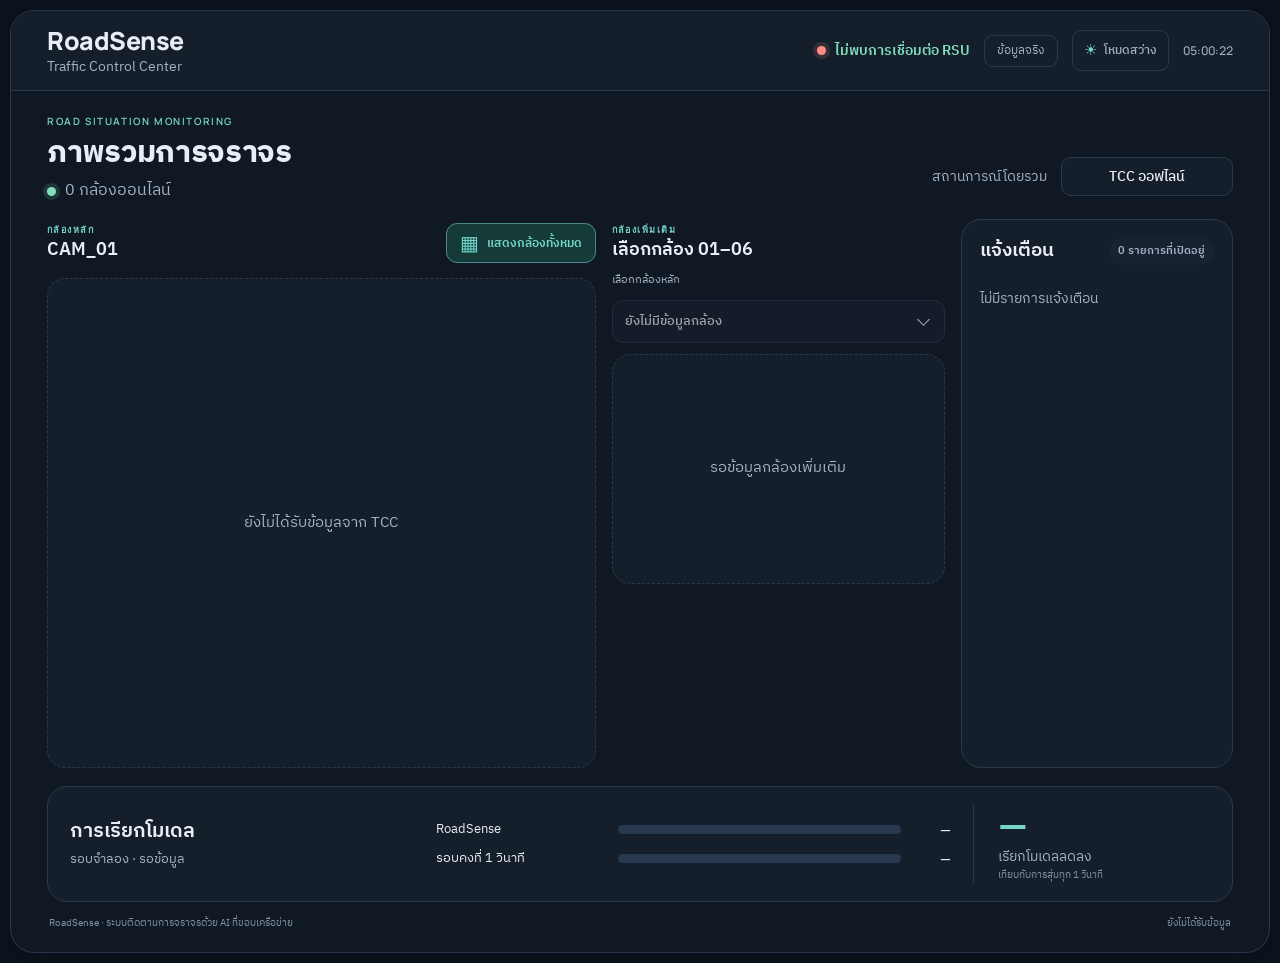
==== commit 1ea68ba7: "feat(tcc): show meaning per camera and integrate main processor" ====
--- a/tcc/dashboard/index.html
+++ b/tcc/dashboard/index.html
@@ -41,16 +41,7 @@
         <section class="operator-layout" aria-label="ภาพกล้องหลัก กล้องเพิ่มเติม และการแจ้งเตือน">
           <section class="primary-camera-section">
             <div class="operator-section-heading"><div><span class="eyebrow">กล้องหลัก</span><h2 id="primary-camera-title">CAM_01</h2></div><button class="fullscreen-button" id="wall-open" type="button"><span aria-hidden="true">▦</span> แสดงกล้องทั้งหมด</button></div>
-            <div id="primary-camera" aria-live="polite"><div class="loading-state"><span class="spinner"></span><strong>กำลังเชื่อมต่อกล้อง</strong></div>
-              <section class="ai-description-panel is-waiting" aria-labelledby="event-description-title">
-                <div class="ai-description-heading"><h3 id="event-description-title">คำอธิบายเหตุการณ์</h3><span class="description-source" id="description-source">รอข้อมูล</span></div>
-                <div class="summary-languages" role="group" aria-label="ภาษาของสรุป">
-                  <button type="button" id="summary-th" lang="th" aria-pressed="true">ไทย</button>
-                  <button type="button" id="summary-en" lang="en" aria-pressed="false">English</button>
-                </div>
-                <p id="ai-description-text" lang="th">รอสรุปจาก TCC</p>
-              </section>
-            </div>
+            <div id="primary-camera" aria-live="polite"><div class="loading-state"><span class="spinner"></span><strong>กำลังเชื่อมต่อกล้อง</strong></div></div>
           </section>
           <section class="secondary-camera-section">
             <div class="operator-section-heading"><div><span class="eyebrow">กล้องเพิ่มเติม</span><h2>เลือกกล้อง 01–06</h2></div></div>
--- a/tcc/dashboard/styles.css
+++ b/tcc/dashboard/styles.css
@@ -63,14 +63,12 @@
 .camera-select:focus-visible{outline:3px solid color-mix(in srgb,var(--accent) 24%,transparent);outline-offset:2px}
 .ai-description-panel{border:1px solid var(--border);border-radius:16px;padding:15px 17px;background:var(--surface);color:var(--text)}
 .ai-description-heading{display:flex;align-items:center;justify-content:space-between;gap:12px;margin-bottom:8px}
+.ai-description-heading .eyebrow{display:block;margin:0 0 2px;font-size:9px}
 .ai-description-heading h3{margin:0;font-size:15px;font-weight:600;line-height:1.4}
 .description-source{flex:none;border-radius:999px;padding:4px 9px;background:var(--surface-2);color:var(--muted);font-size:10px;font-weight:600}
 .ai-description-panel p{margin:0;color:var(--text);font-size:13px;line-height:1.8;white-space:pre-wrap;overflow-wrap:anywhere}
 .ai-description-panel.is-waiting p{color:var(--muted)}
-.summary-languages{display:flex;gap:6px;margin-bottom:8px}
-.summary-languages button{border:1px solid var(--border);border-radius:6px;padding:4px 10px;background:var(--surface);color:var(--text);cursor:pointer}
-.summary-languages button[aria-pressed="true"]{background:var(--surface-2);font-weight:700}
 @media(max-width:680px){.ai-description-panel{padding:13px 14px}.ai-description-heading h3{font-size:14px}.ai-description-panel p{font-size:12px}}
-.primary-camera-card .ai-description-panel{margin-top:4px;padding:14px 0 0;border:0;border-top:1px solid var(--border);border-radius:0;background:transparent}
-@media(max-width:680px){.primary-camera-card .ai-description-panel{padding:12px 0 0}}
+.camera-card .ai-description-panel{margin-top:4px;padding:14px 0 0;border:0;border-top:1px solid var(--border);border-radius:0;background:transparent}
+@media(max-width:680px){.camera-card .ai-description-panel{padding:12px 0 0}}
 @media(min-width:681px){.topbar{min-height:78px;padding-block:14px}main{padding-top:23px}.overview-heading{margin-bottom:16px}.primary-camera-card{min-height:0;flex:0 0 auto}.primary-camera-card .camera-preview{height:clamp(190px,17vw,270px)}.primary-camera-card .camera-card-foot{margin-top:0}}
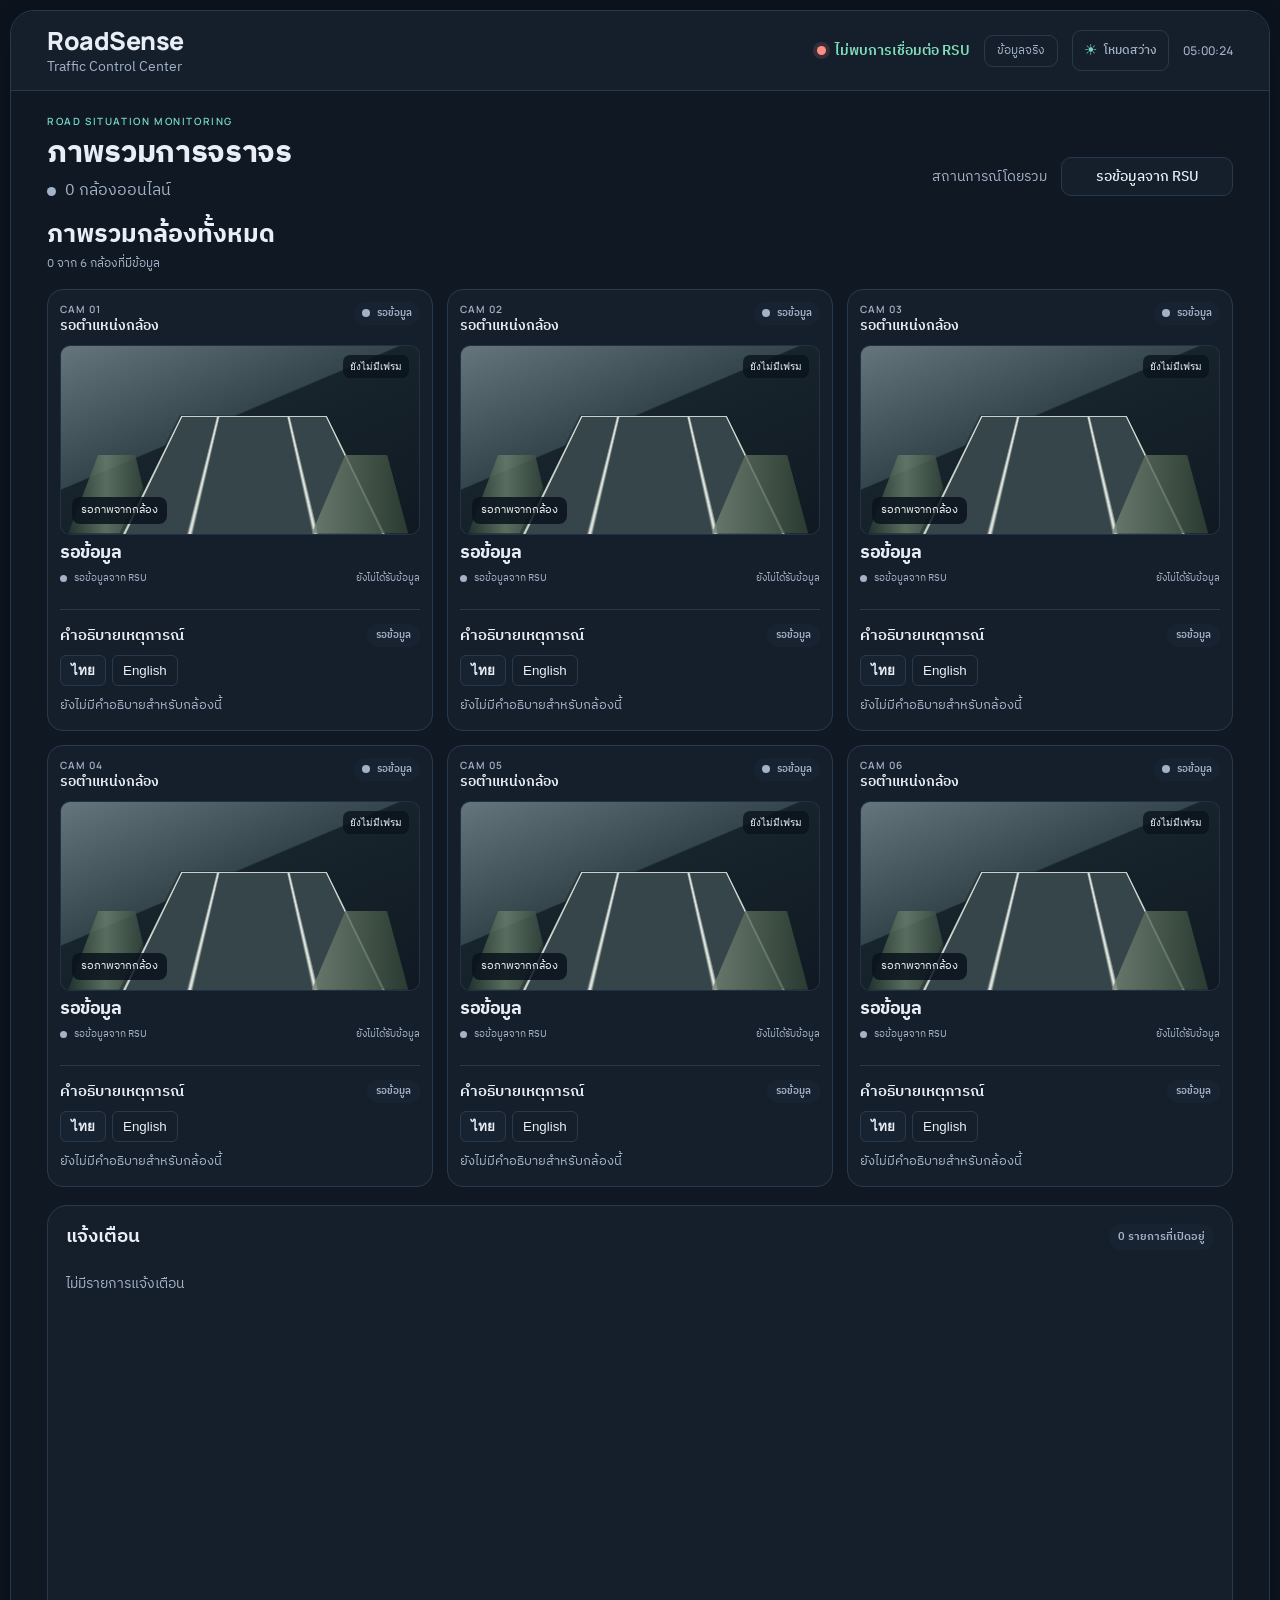
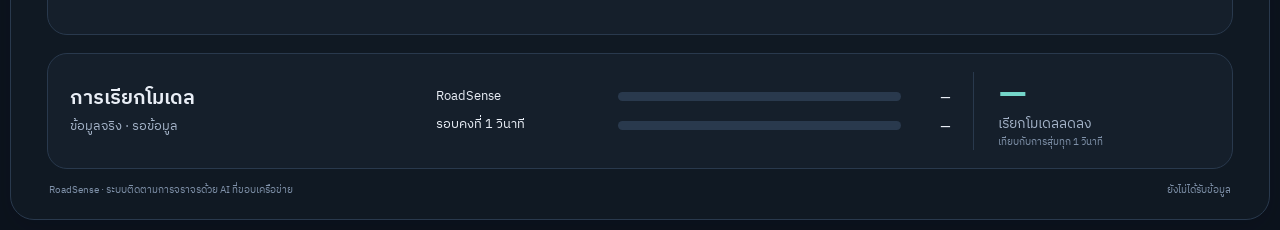
==== commit 06e8f6a8: "Open dashboard on camera wall with inline camera details" ====
--- a/tcc/dashboard/index.html
+++ b/tcc/dashboard/index.html
@@ -38,27 +38,23 @@
           <div class="scenario-state"><span>สถานการณ์โดยรวม</span><strong id="overall-state">กำลังรอข้อมูล</strong></div>
         </section>
 
-        <section class="operator-layout" aria-label="ภาพกล้องหลัก กล้องเพิ่มเติม และการแจ้งเตือน">
-          <section class="primary-camera-section">
-            <div class="operator-section-heading"><div><span class="eyebrow">กล้องหลัก</span><h2 id="primary-camera-title">CAM_01</h2></div><button class="fullscreen-button" id="wall-open" type="button"><span aria-hidden="true">▦</span> แสดงกล้องทั้งหมด</button></div>
-            <div id="primary-camera" aria-live="polite"><div class="loading-state"><span class="spinner"></span><strong>กำลังเชื่อมต่อกล้อง</strong></div></div>
-          </section>
-          <section class="secondary-camera-section">
-            <div class="operator-section-heading"><div><span class="eyebrow">กล้องเพิ่มเติม</span><h2>เลือกกล้อง 01–06</h2></div></div>
-            <label class="camera-select-label" for="camera-select">เลือกกล้องหลัก</label>
-            <div class="camera-select-wrap"><select class="camera-select" id="camera-select" aria-label="เลือกกล้องหลัก CAM_01 ถึง CAM_06"></select></div>
-            <div id="secondary-camera" aria-live="polite"><div class="empty-camera">รอข้อมูลกล้องเพิ่มเติม</div></div>
-          </section>
+        <section class="camera-wall" aria-labelledby="wall-title">
+          <header class="wall-header"><div><h2 id="wall-title">ภาพรวมกล้องทั้งหมด</h2><p id="wall-count">0 จาก 6 กล้อง</p></div></header>
+          <div class="wall-grid" id="wall-grid"></div>
+        </section>
+
+        <dialog class="camera-dialog" id="camera-detail" aria-labelledby="camera-detail-title">
+          <header class="wall-header">
+            <h2 id="camera-detail-title">รายละเอียดกล้อง</h2>
+            <form method="dialog"><button class="detail-close" type="submit">กลับภาพรวม</button></form>
+          </header>
+          <div id="camera-detail-content"></div>
+        </dialog>
+
           <aside class="alert-panel" id="alerts">
             <div class="panel-heading"><h2>แจ้งเตือน</h2><span class="alert-count" id="alert-count">0 รายการที่เปิดอยู่</span></div>
             <div class="alert-list" id="alert-list"><p class="empty-state">ยังไม่มีรายการแจ้งเตือน</p></div>
           </aside>
-        </section>
-
-        <section class="camera-wall" id="camera-wall" aria-labelledby="wall-title" hidden>
-          <header class="wall-header"><div><span class="eyebrow">ROAD SITUATION MONITORING</span><h2 id="wall-title">ภาพรวมกล้องทั้งหมด</h2><p id="wall-count">0 จาก 6 กล้อง</p></div><button class="wall-close" id="wall-close" type="button"><span aria-hidden="true">←</span> กลับมุมมองหลัก</button></header>
-          <div class="wall-grid" id="wall-grid"></div>
-        </section>
 
         <section class="model-metrics" id="performance" aria-label="จำนวนการเรียกโมเดล AI">
           <div class="metric-intro"><h2>การเรียกโมเดล</h2><p id="metric-context">รอบจำลอง · รอข้อมูล</p></div>
--- a/tcc/dashboard/styles.css
+++ b/tcc/dashboard/styles.css
@@ -63,12 +63,24 @@
 .camera-select:focus-visible{outline:3px solid color-mix(in srgb,var(--accent) 24%,transparent);outline-offset:2px}
 .ai-description-panel{border:1px solid var(--border);border-radius:16px;padding:15px 17px;background:var(--surface);color:var(--text)}
 .ai-description-heading{display:flex;align-items:center;justify-content:space-between;gap:12px;margin-bottom:8px}
-.ai-description-heading .eyebrow{display:block;margin:0 0 2px;font-size:9px}
 .ai-description-heading h3{margin:0;font-size:15px;font-weight:600;line-height:1.4}
 .description-source{flex:none;border-radius:999px;padding:4px 9px;background:var(--surface-2);color:var(--muted);font-size:10px;font-weight:600}
 .ai-description-panel p{margin:0;color:var(--text);font-size:13px;line-height:1.8;white-space:pre-wrap;overflow-wrap:anywhere}
 .ai-description-panel.is-waiting p{color:var(--muted)}
+.summary-languages{display:flex;gap:6px;margin-bottom:8px}
+.summary-languages button{border:1px solid var(--border);border-radius:6px;padding:4px 10px;background:var(--surface);color:var(--text);cursor:pointer}
+.summary-languages button[aria-pressed="true"]{background:var(--surface-2);font-weight:700}
 @media(max-width:680px){.ai-description-panel{padding:13px 14px}.ai-description-heading h3{font-size:14px}.ai-description-panel p{font-size:12px}}
 .camera-card .ai-description-panel{margin-top:4px;padding:14px 0 0;border:0;border-top:1px solid var(--border);border-radius:0;background:transparent}
 @media(max-width:680px){.camera-card .ai-description-panel{padding:12px 0 0}}
 @media(min-width:681px){.topbar{min-height:78px;padding-block:14px}main{padding-top:23px}.overview-heading{margin-bottom:16px}.primary-camera-card{min-height:0;flex:0 0 auto}.primary-camera-card .camera-preview{height:clamp(190px,17vw,270px)}.primary-camera-card .camera-card-foot{margin-top:0}}
+.traffic-badge.waiting{background:var(--surface-2);color:var(--muted)}
+.camera-state-label.waiting .badge-dot,.small-live-dot.offline{background:var(--muted);box-shadow:none}
+
+.camera-preview-open{position:absolute;inset:0;z-index:2;width:100%;border:0;border-radius:inherit;background:transparent;cursor:zoom-in}
+.camera-preview-open:focus-visible{outline:3px solid var(--accent);outline-offset:-4px}
+.camera-dialog{width:min(920px,calc(100% - 24px));max-height:calc(100% - 24px);padding:16px;border:1px solid var(--border);border-radius:16px;background:var(--page);color:var(--text)}
+.camera-dialog::backdrop{background:rgba(0,0,0,.65)}
+.camera-dialog .wall-header{margin-bottom:12px}
+.detail-close{padding:8px 12px;border:1px solid var(--border);border-radius:8px;background:var(--surface);color:var(--text);font:inherit;cursor:pointer}
+.detail-camera-card .camera-preview{height:auto;aspect-ratio:16/9}
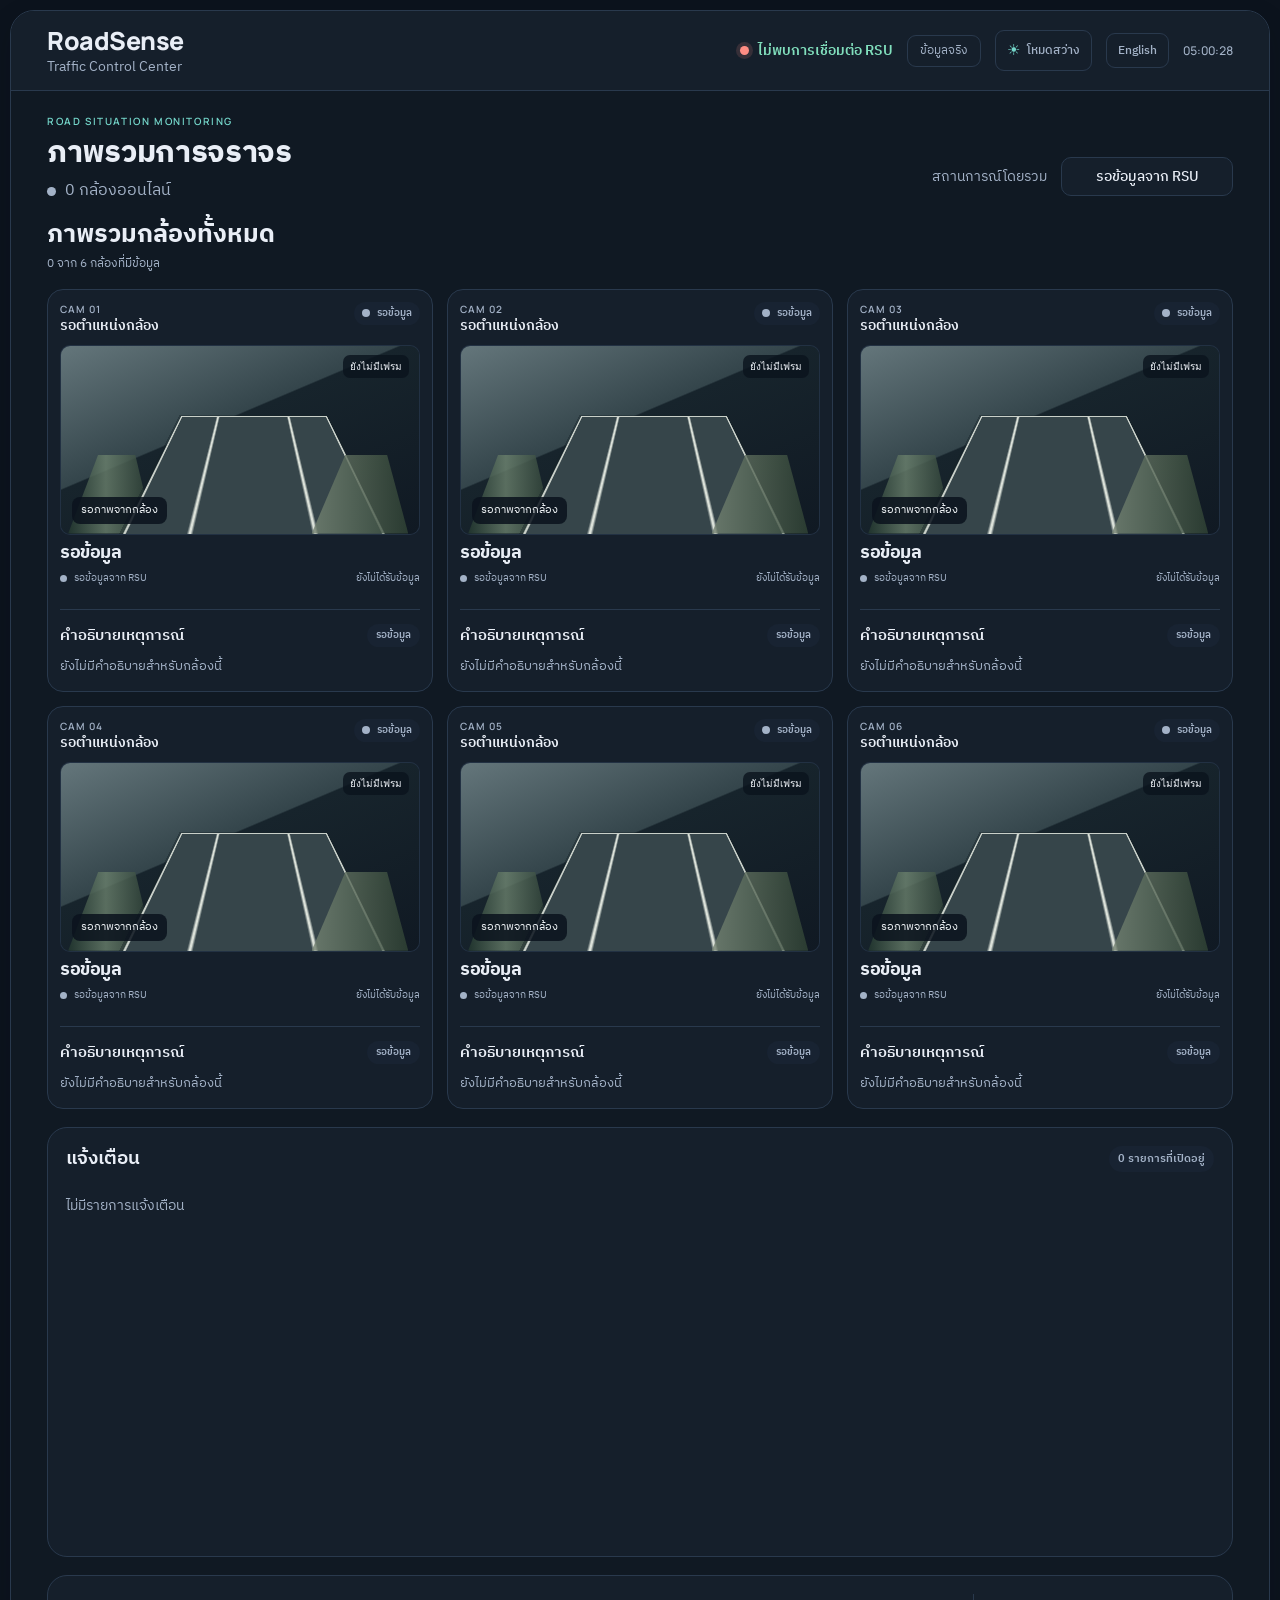
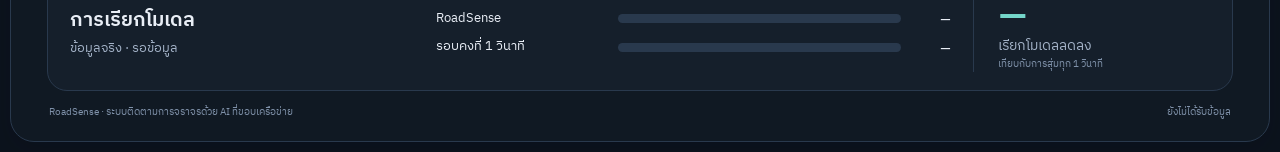
==== commit 3ee20fce: "Use a single dashboard summary language toggle" ====
--- a/tcc/dashboard/index.html
+++ b/tcc/dashboard/index.html
@@ -24,6 +24,7 @@
           <button class="theme-toggle" id="theme-toggle" type="button" aria-label="สลับธีมสว่างและมืด" title="สลับธีม">
             <span class="theme-icon" id="theme-icon" aria-hidden="true">☀</span><span id="theme-label">โหมดสว่าง</span>
           </button>
+          <button class="theme-toggle summary-language-toggle" id="summary-language-toggle" type="button" lang="en" aria-label="แสดงคำอธิบายเหตุการณ์เป็นภาษาอังกฤษ">English</button>
           <span class="clock" id="clock">--:--:--</span>
         </div>
       </header>
--- a/tcc/dashboard/styles.css
+++ b/tcc/dashboard/styles.css
@@ -67,9 +67,6 @@
 .description-source{flex:none;border-radius:999px;padding:4px 9px;background:var(--surface-2);color:var(--muted);font-size:10px;font-weight:600}
 .ai-description-panel p{margin:0;color:var(--text);font-size:13px;line-height:1.8;white-space:pre-wrap;overflow-wrap:anywhere}
 .ai-description-panel.is-waiting p{color:var(--muted)}
-.summary-languages{display:flex;gap:6px;margin-bottom:8px}
-.summary-languages button{border:1px solid var(--border);border-radius:6px;padding:4px 10px;background:var(--surface);color:var(--text);cursor:pointer}
-.summary-languages button[aria-pressed="true"]{background:var(--surface-2);font-weight:700}
 @media(max-width:680px){.ai-description-panel{padding:13px 14px}.ai-description-heading h3{font-size:14px}.ai-description-panel p{font-size:12px}}
 .camera-card .ai-description-panel{margin-top:4px;padding:14px 0 0;border:0;border-top:1px solid var(--border);border-radius:0;background:transparent}
 @media(max-width:680px){.camera-card .ai-description-panel{padding:12px 0 0}}
@@ -84,3 +81,5 @@
 .camera-dialog .wall-header{margin-bottom:12px}
 .detail-close{padding:8px 12px;border:1px solid var(--border);border-radius:8px;background:var(--surface);color:var(--text);font:inherit;cursor:pointer}
 .detail-camera-card .camera-preview{height:auto;aspect-ratio:16/9}
+
+.summary-language-toggle{font-size:12px;white-space:nowrap}
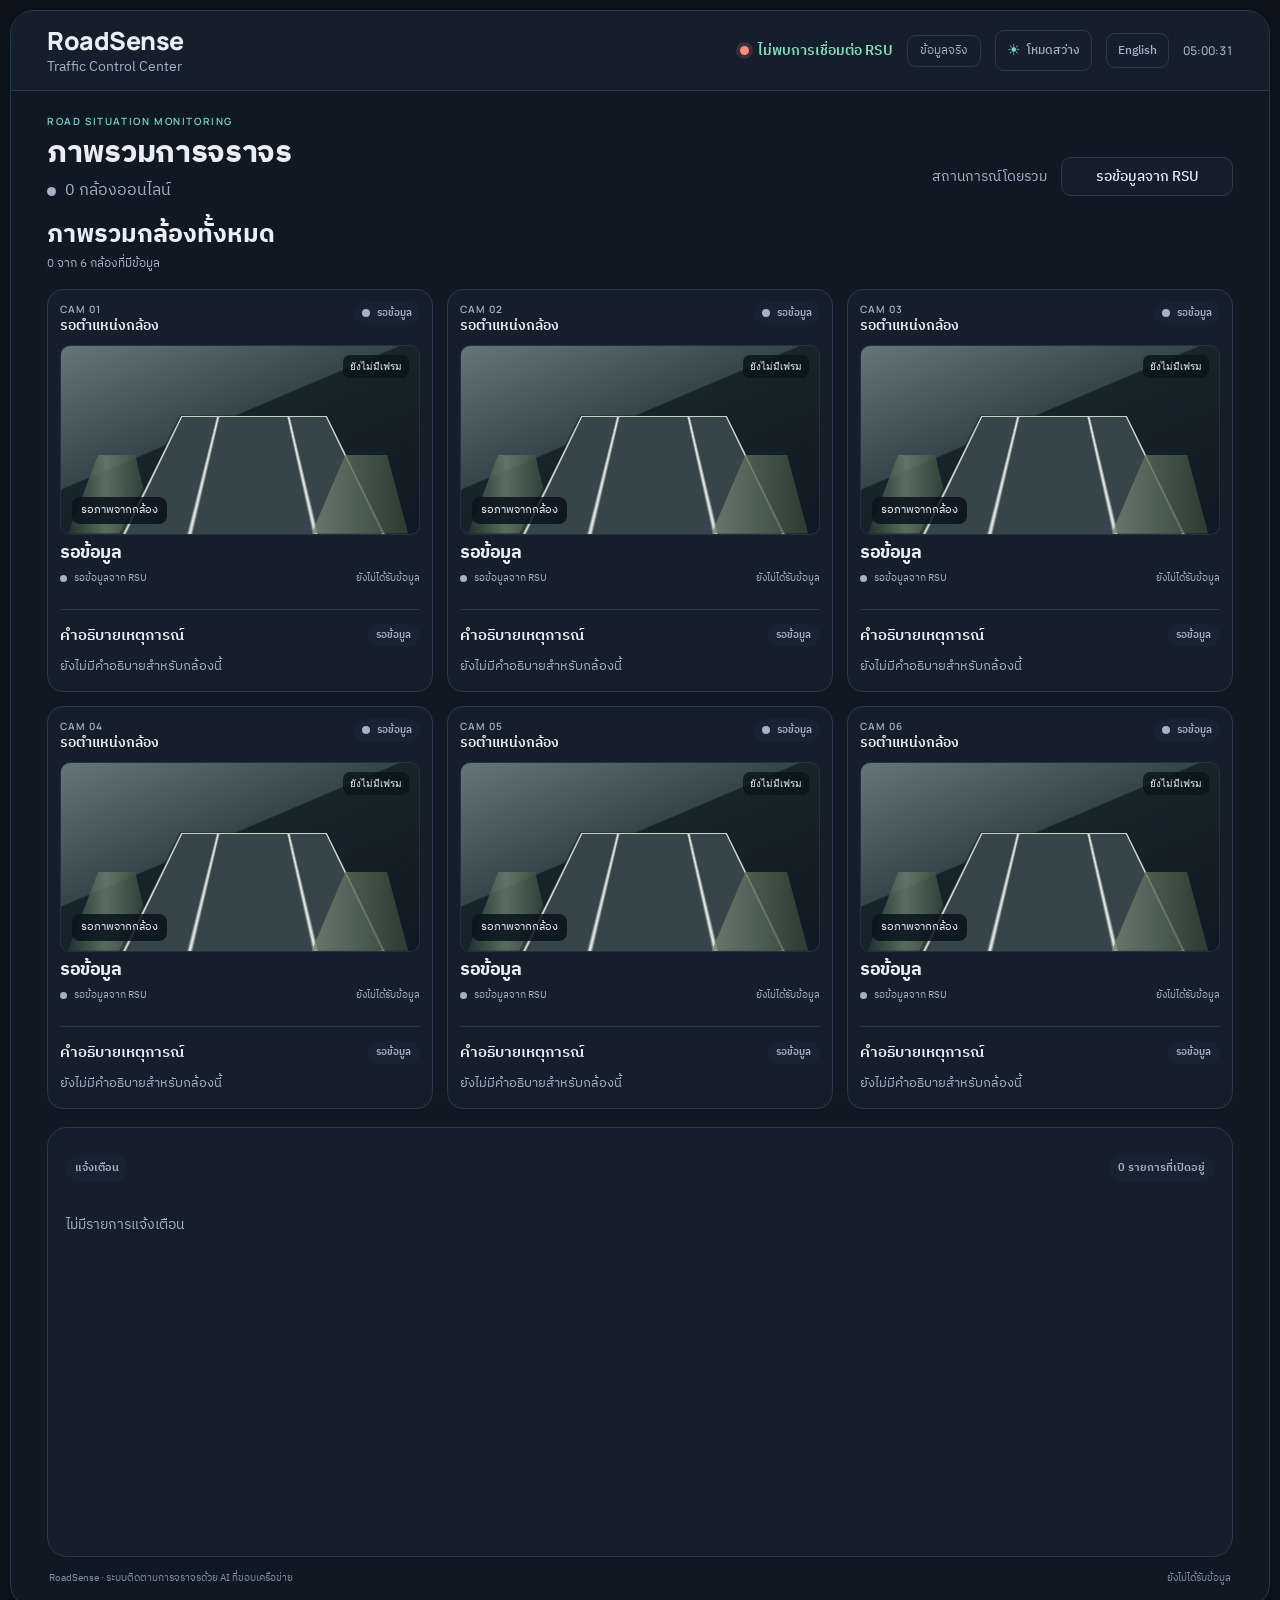
==== commit aef9c704: "Refine camera alerts and remove dashboard model metrics" ====
--- a/tcc/dashboard/index.html
+++ b/tcc/dashboard/index.html
@@ -57,14 +57,6 @@
             <div class="alert-list" id="alert-list"><p class="empty-state">ยังไม่มีรายการแจ้งเตือน</p></div>
           </aside>
 
-        <section class="model-metrics" id="performance" aria-label="จำนวนการเรียกโมเดล AI">
-          <div class="metric-intro"><h2>การเรียกโมเดล</h2><p id="metric-context">รอบจำลอง · รอข้อมูล</p></div>
-          <div class="comparison-bars">
-            <div class="bar-row"><span class="bar-label">RoadSense</span><div class="bar-track"><span class="bar-fill adaptive-fill" id="adaptive-bar"></span></div><strong id="adaptive-count">—</strong></div>
-            <div class="bar-row"><span class="bar-label">รอบคงที่ 1 วินาที</span><div class="bar-track"><span class="bar-fill baseline-fill" id="baseline-bar"></span></div><strong id="baseline-count">—</strong></div>
-          </div>
-          <div class="reduction"><strong id="reduction-percent">—</strong><span>เรียกโมเดลลดลง</span><small>เทียบกับการสุ่มทุก 1 วินาที</small></div>
-        </section>
         <footer class="footer"><span>RoadSense · ระบบติดตามการจราจรด้วย AI ที่ขอบเครือข่าย</span><span id="updated-at">ยังไม่ได้รับข้อมูล</span></footer>
       </main>
     </div>
--- a/tcc/dashboard/styles.css
+++ b/tcc/dashboard/styles.css
@@ -1,12 +1,12 @@
 :root{font-family:'IBM Plex Sans Thai',sans-serif;color-scheme:dark;--page:#0c131d;--frame:#101923;--surface:#151f2b;--surface-2:#182332;--border:#29394d;--text:#e9eef6;--muted:#a3b2c7;--subtle:#7f91a9;--accent:#74d6ca;--accent-ink:#153b38;--ok:#81dfbd;--ok-bg:#14392f;--warn:#f1c574;--warn-bg:#3b3428;--danger:#ff8d84;--danger-bg:#442d31;--bar:#29394d;--shadow:0 10px 28px #03091224}
 *{box-sizing:border-box}html{min-width:320px;scroll-behavior:smooth}body{margin:0;padding:10px;background:var(--page);color:var(--text);font:400 15px/1.5 'IBM Plex Sans Thai',sans-serif;transition:background .2s,color .2s}.app-frame{max-width:1920px;min-height:calc(100vh - 20px);margin:0 auto;border:1px solid var(--border);border-radius:24px;background:var(--frame);overflow:hidden;box-shadow:var(--shadow)}.topbar{min-height:96px;padding:20px 36px;display:flex;align-items:center;justify-content:space-between;gap:24px;border-bottom:1px solid var(--border);background:var(--surface)}.brand{display:flex;align-items:center;gap:14px;text-decoration:none;color:inherit}.brand-mark{width:57px;height:57px;border-radius:16px;background:#a8e1dc;color:#123e3b;display:grid;place-items:center;flex:none}.brand-mark svg{width:30px;height:30px}.brand-copy{display:flex;flex-direction:column;line-height:1.28}.brand-copy strong{font:800 25px/1.25 'Manrope','IBM Plex Sans Thai',sans-serif;letter-spacing:-.5px}.brand-copy small{color:var(--muted);font-size:14px;margin-top:2px}.topbar-actions{display:flex;align-items:center;gap:14px}.connection-state{display:flex;align-items:center;gap:9px;color:var(--ok);font-size:14px;font-weight:600;white-space:nowrap}.connection-dot,.small-live-dot{width:9px;height:9px;border-radius:50%;background:var(--ok);display:inline-block;box-shadow:0 0 0 4px color-mix(in srgb,var(--ok) 14%,transparent)}.connection-dot.offline{background:var(--danger);box-shadow:0 0 0 4px color-mix(in srgb,var(--danger) 14%,transparent)}.data-mode{border:1px solid var(--border);border-radius:9px;padding:6px 12px;color:var(--muted);font-size:12px;white-space:nowrap}.theme-toggle{display:flex;align-items:center;gap:7px;border:1px solid var(--border);border-radius:9px;background:transparent;color:var(--muted);padding:7px 11px;cursor:pointer;font:500 12px 'IBM Plex Sans Thai',sans-serif;white-space:nowrap}.theme-toggle:hover{border-color:var(--accent);color:var(--text)}.theme-icon{font-size:15px;color:var(--accent)}.clock{font:500 12px 'Manrope',sans-serif;color:var(--muted);font-variant-numeric:tabular-nums;white-space:nowrap}
-main{padding:35px 36px 21px}.overview-heading{display:flex;align-items:flex-end;justify-content:space-between;gap:20px;margin-bottom:24px}.eyebrow{color:var(--accent);font:600 10px 'Manrope',sans-serif;letter-spacing:.16em;margin-bottom:5px}.overview-heading h1{font-size:31px;line-height:1.35;margin:0;font-weight:700;letter-spacing:-.3px}.online-count{display:flex;align-items:center;gap:9px;color:var(--muted);font-size:16px;margin:4px 0 0}.scenario-state{display:flex;align-items:center;gap:14px;color:var(--muted);font-size:14px;padding:7px 0}.scenario-state strong{color:var(--text);font-weight:500;border:1px solid var(--border);background:var(--surface);border-radius:10px;padding:8px 13px;min-width:172px;text-align:center}.dashboard-grid{display:grid;grid-template-columns:minmax(0,1fr) minmax(0,1fr) minmax(260px,.78fr);gap:17px;align-items:stretch}.camera-list{display:contents}.camera-card,.alert-panel{min-width:0;min-height:430px;border:1px solid var(--border);border-radius:20px;background:var(--surface);padding:17px 18px;display:flex;flex-direction:column}.camera-card{gap:13px}.camera-card-head{display:flex;align-items:flex-start;justify-content:space-between;gap:10px;min-height:45px}.camera-title{min-width:0}.camera-id{font:600 13px 'Manrope',sans-serif;letter-spacing:.1em;color:var(--muted)}.camera-location{font-size:18px;font-weight:600;line-height:1.35;margin-top:1px;overflow:hidden;text-overflow:ellipsis;white-space:nowrap}.traffic-badge{display:inline-flex;align-items:center;gap:7px;flex:none;border-radius:20px;padding:6px 11px;background:var(--ok-bg);color:var(--ok);font-size:13px;font-weight:600;white-space:nowrap}.traffic-badge .badge-dot{width:8px;height:8px;border-radius:50%;background:currentColor}.traffic-badge.congestion{background:var(--warn-bg);color:var(--warn)}.traffic-badge.accident,.traffic-badge.invalid_scene,.traffic-badge.offline{background:var(--danger-bg);color:var(--danger)}.traffic-badge.verifying{box-shadow:inset 0 0 0 1px color-mix(in srgb,var(--warn) 45%,transparent)}.camera-preview{position:relative;width:100%;height:clamp(190px,18vw,280px);border-radius:13px;overflow:hidden;background:var(--surface-2);border:1px solid color-mix(in srgb,var(--border) 65%,transparent)}.camera-preview img{width:100%;height:100%;object-fit:cover;display:block}.preview-placeholder{height:100%;position:relative;overflow:hidden;background:linear-gradient(157deg,#d9e3df 0%,#a8b8b4 43%,#46575a 43.5%,#26353c 100%)}[data-theme="dark"] .preview-placeholder{background:linear-gradient(157deg,#64767b 0%,#34454b 42%,#17242c 42.5%,#101923 100%)}.road-shape{position:absolute;left:26%;right:18%;bottom:-32%;height:130%;transform:perspective(260px) rotateX(52deg);background:repeating-linear-gradient(90deg,#36454a 0 24%,#dbe1d9 24.5% 25.5%,#36454a 26% 49%);border:2px solid #c9d0c9;box-shadow:0 0 0 3px #17232a66}.preview-placeholder:before,.preview-placeholder:after{content:"";position:absolute;bottom:0;height:42%;width:24%;background:linear-gradient(90deg,#23382f,#6a806c 44%,#26382f);clip-path:polygon(35% 0,78% 0,100% 100%,0 100%);opacity:.8}.preview-placeholder:before{left:2%}.preview-placeholder:after{right:3%;width:27%;background:linear-gradient(90deg,#758372,#314435)}.snapshot-chip{position:absolute;left:11px;bottom:10px;border-radius:8px;padding:5px 9px;background:#0b131ddc;color:#f0f4f7;font-size:11px}.snapshot-age{position:absolute;right:10px;top:9px;border-radius:7px;padding:4px 7px;background:#0b131dcc;color:#edf2f7;font:10px 'Manrope',sans-serif}.camera-interval{font:700 26px/1.1 'IBM Plex Sans Thai',sans-serif;letter-spacing:-.4px;margin-top:1px}.camera-card-foot{display:flex;align-items:center;justify-content:space-between;gap:10px;color:var(--muted);font-size:13px;margin-top:auto}.camera-state-label{display:flex;align-items:center;gap:7px}.camera-state-label .badge-dot{width:7px;height:7px;border-radius:50%;background:var(--accent)}.camera-state-label.verify{color:var(--warn)}.camera-state-label.verify .badge-dot{background:var(--warn)}.camera-state-label.alert{color:var(--danger)}.camera-state-label.alert .badge-dot{background:var(--danger)}.location-coordinates{font:10px 'Manrope',sans-serif;color:var(--subtle);margin-top:3px}.loading-state,.empty-camera{grid-column:1/-1;min-height:230px;border:1px dashed var(--border);border-radius:18px;display:flex;align-items:center;justify-content:center;gap:11px;color:var(--muted);background:var(--surface)}.loading-state{flex-direction:column}.spinner{width:19px;height:19px;border:2px solid var(--border);border-top-color:var(--accent);border-radius:50%;animation:spin .9s linear infinite}@keyframes spin{to{transform:rotate(360deg)}}
-.alert-panel{padding:18px 18px;gap:16px}.panel-heading{display:flex;align-items:center;justify-content:space-between;gap:10px}.panel-heading h2,.metric-intro h2{font-size:19px;line-height:1.35;margin:0;font-weight:600}.alert-count{border-radius:20px;padding:5px 9px;background:var(--surface-2);color:var(--muted);font-size:11px;font-weight:600;white-space:nowrap}.alert-list{display:flex;flex-direction:column}.empty-state{color:var(--muted);font-size:14px;margin:7px 0}.alert-item{padding:12px 0;border-top:1px solid var(--border);display:flex;gap:10px;align-items:flex-start}.alert-mark{width:29px;height:29px;flex:none;border-radius:9px;display:grid;place-items:center;color:var(--warn);background:var(--warn-bg);font-size:15px}.alert-mark.confirmed,.alert-mark.accident{color:var(--danger);background:var(--danger-bg)}.alert-mark.recovery{color:var(--ok);background:var(--ok-bg)}.alert-copy{min-width:0}.alert-title{font-size:13px;font-weight:600;line-height:1.35}.alert-detail{font-size:11px;color:var(--muted);margin-top:3px}.alert-time{font:10px 'Manrope',sans-serif;color:var(--subtle);margin-top:4px}.panel-footer{margin-top:auto;border-top:1px solid var(--border);padding-top:10px;color:var(--muted);font-size:11px}
-.model-metrics{margin-top:18px;border:1px solid var(--border);border-radius:20px;background:var(--surface);padding:18px 22px;display:grid;grid-template-columns:minmax(200px,.9fr) minmax(300px,1.35fr) minmax(170px,.62fr);align-items:center;gap:22px}.metric-intro h2{font-size:20px}.metric-intro p{color:var(--muted);margin:5px 0 0;font-size:13px}.comparison-bars{display:flex;flex-direction:column;gap:9px}.bar-row{display:grid;grid-template-columns:170px minmax(80px,1fr) 38px;align-items:center;gap:12px}.bar-label{font-size:13px;white-space:nowrap}.bar-track{height:9px;background:var(--bar);border-radius:10px;overflow:hidden}.bar-fill{display:block;height:100%;width:0;border-radius:10px;transition:width .35s ease}.adaptive-fill{background:var(--accent)}.baseline-fill{background:#708197}.bar-row strong{font:600 14px 'Manrope',sans-serif;text-align:right;font-variant-numeric:tabular-nums}.reduction{min-height:62px;border-left:1px solid var(--border);padding-left:24px;display:flex;flex-direction:column;justify-content:center}.reduction strong{font:800 38px/1 'Manrope',sans-serif;letter-spacing:-1px;color:var(--accent)}.reduction span{font-size:14px;color:var(--muted);margin-top:3px}.reduction small{font-size:10px;color:var(--subtle);margin-top:1px}.footer{display:flex;justify-content:space-between;gap:12px;padding:14px 2px 0;color:var(--subtle);font-size:10px}.mock-ribbon{position:fixed;z-index:10;bottom:0;left:0;right:0;background:#805e1e;color:#fff3d1;text-align:center;padding:4px 10px;font-size:11px;letter-spacing:.03em}.mock-ribbon[hidden]{display:none}
+main{padding:35px 36px 21px}.overview-heading{display:flex;align-items:flex-end;justify-content:space-between;gap:20px;margin-bottom:24px}.eyebrow{color:var(--accent);font:600 10px 'Manrope',sans-serif;letter-spacing:.16em;margin-bottom:5px}.overview-heading h1{font-size:31px;line-height:1.35;margin:0;font-weight:700;letter-spacing:-.3px}.online-count{display:flex;align-items:center;gap:9px;color:var(--muted);font-size:16px;margin:4px 0 0}.scenario-state{display:flex;align-items:center;gap:14px;color:var(--muted);font-size:14px;padding:7px 0}.scenario-state strong{color:var(--text);font-weight:500;border:1px solid var(--border);background:var(--surface);border-radius:10px;padding:8px 13px;min-width:172px;text-align:center}.dashboard-grid{display:grid;grid-template-columns:minmax(0,1fr) minmax(0,1fr) minmax(260px,.78fr);gap:17px;align-items:stretch}.camera-list{display:contents}.camera-card,.alert-panel{min-width:0;min-height:430px;border:1px solid var(--border);border-radius:20px;background:var(--surface);padding:17px 18px;display:flex;flex-direction:column}.camera-card{gap:13px}.camera-card-head{display:flex;align-items:flex-start;justify-content:space-between;gap:10px;min-height:45px}.camera-title{min-width:0}.camera-id{font:600 13px 'Manrope',sans-serif;letter-spacing:.1em;color:var(--muted)}.camera-location{font-size:18px;font-weight:600;line-height:1.35;margin-top:1px;overflow:hidden;text-overflow:ellipsis;white-space:nowrap}.traffic-badge{display:inline-flex;align-items:center;gap:7px;flex:none;border-radius:20px;padding:6px 11px;background:var(--ok-bg);color:var(--ok);font-size:13px;font-weight:600;white-space:nowrap}.traffic-badge .badge-dot{width:8px;height:8px;border-radius:50%;background:currentColor}.traffic-badge.congestion{background:var(--warn-bg);color:var(--warn)}.traffic-badge.accident,.traffic-badge.offline{background:var(--danger-bg);color:var(--danger)}.traffic-badge.verifying{box-shadow:inset 0 0 0 1px color-mix(in srgb,var(--warn) 45%,transparent)}.camera-preview{position:relative;width:100%;height:clamp(190px,18vw,280px);border-radius:13px;overflow:hidden;background:var(--surface-2);border:1px solid color-mix(in srgb,var(--border) 65%,transparent)}.camera-preview img{width:100%;height:100%;object-fit:cover;display:block}.preview-placeholder{height:100%;position:relative;overflow:hidden;background:linear-gradient(157deg,#d9e3df 0%,#a8b8b4 43%,#46575a 43.5%,#26353c 100%)}[data-theme="dark"] .preview-placeholder{background:linear-gradient(157deg,#64767b 0%,#34454b 42%,#17242c 42.5%,#101923 100%)}.road-shape{position:absolute;left:26%;right:18%;bottom:-32%;height:130%;transform:perspective(260px) rotateX(52deg);background:repeating-linear-gradient(90deg,#36454a 0 24%,#dbe1d9 24.5% 25.5%,#36454a 26% 49%);border:2px solid #c9d0c9;box-shadow:0 0 0 3px #17232a66}.preview-placeholder:before,.preview-placeholder:after{content:"";position:absolute;bottom:0;height:42%;width:24%;background:linear-gradient(90deg,#23382f,#6a806c 44%,#26382f);clip-path:polygon(35% 0,78% 0,100% 100%,0 100%);opacity:.8}.preview-placeholder:before{left:2%}.preview-placeholder:after{right:3%;width:27%;background:linear-gradient(90deg,#758372,#314435)}.snapshot-chip{position:absolute;left:11px;bottom:10px;border-radius:8px;padding:5px 9px;background:#0b131ddc;color:#f0f4f7;font-size:11px}.snapshot-age{position:absolute;right:10px;top:9px;border-radius:7px;padding:4px 7px;background:#0b131dcc;color:#edf2f7;font:10px 'Manrope',sans-serif}.camera-interval{font:700 26px/1.1 'IBM Plex Sans Thai',sans-serif;letter-spacing:-.4px;margin-top:1px}.camera-card-foot{display:flex;align-items:center;justify-content:space-between;gap:10px;color:var(--muted);font-size:13px;margin-top:auto}.camera-state-label{display:flex;align-items:center;gap:7px}.camera-state-label .badge-dot{width:7px;height:7px;border-radius:50%;background:var(--accent)}.camera-state-label.verify{color:var(--warn)}.camera-state-label.verify .badge-dot{background:var(--warn)}.camera-state-label.alert{color:var(--danger)}.camera-state-label.alert .badge-dot{background:var(--danger)}.location-coordinates{font:10px 'Manrope',sans-serif;color:var(--subtle);margin-top:3px}.loading-state,.empty-camera{grid-column:1/-1;min-height:230px;border:1px dashed var(--border);border-radius:18px;display:flex;align-items:center;justify-content:center;gap:11px;color:var(--muted);background:var(--surface)}.loading-state{flex-direction:column}.spinner{width:19px;height:19px;border:2px solid var(--border);border-top-color:var(--accent);border-radius:50%;animation:spin .9s linear infinite}@keyframes spin{to{transform:rotate(360deg)}}
+.alert-panel{padding:18px 18px;gap:16px}.panel-heading{display:flex;align-items:center;justify-content:space-between;gap:10px}.panel-heading h2,.alert-count{border-radius:20px;padding:5px 9px;background:var(--surface-2);color:var(--muted);font-size:11px;font-weight:600;white-space:nowrap}.alert-list{display:flex;flex-direction:column}.empty-state{color:var(--muted);font-size:14px;margin:7px 0}.alert-item{padding:12px 0;border-top:1px solid var(--border);display:flex;gap:10px;align-items:flex-start}.alert-mark{width:29px;height:29px;flex:none;border-radius:9px;display:grid;place-items:center;color:var(--warn);background:var(--warn-bg);font-size:15px}.alert-mark.confirmed,.alert-mark.accident{color:var(--danger);background:var(--danger-bg)}.alert-mark.recovery{color:var(--ok);background:var(--ok-bg)}.alert-copy{min-width:0}.alert-title{font-size:13px;font-weight:600;line-height:1.35}.alert-detail{font-size:11px;color:var(--muted);margin-top:3px}.alert-time{font:10px 'Manrope',sans-serif;color:var(--subtle);margin-top:4px}.panel-footer{margin-top:auto;border-top:1px solid var(--border);padding-top:10px;color:var(--muted);font-size:11px}
+.footer{display:flex;justify-content:space-between;gap:12px;padding:14px 2px 0;color:var(--subtle);font-size:10px}.mock-ribbon{position:fixed;z-index:10;bottom:0;left:0;right:0;background:#805e1e;color:#fff3d1;text-align:center;padding:4px 10px;font-size:11px;letter-spacing:.03em}.mock-ribbon[hidden]{display:none}
 body[data-theme="light"]{color-scheme:light;--page:#e9eef2;--frame:#f8fafc;--surface:#fff;--surface-2:#edf2f6;--border:#d4dee8;--text:#182331;--muted:#68788d;--subtle:#8493a5;--accent:#35b8a9;--accent-ink:#e5f7f4;--ok:#279b72;--ok-bg:#e2f5ec;--warn:#a87516;--warn-bg:#fff2d8;--danger:#c64f52;--danger-bg:#ffebeb;--bar:#d7e1eb;--shadow:0 10px 28px #263d5312}
 body[data-theme="light"] .topbar{background:#f1f5f8}body[data-theme="light"] .brand-mark{background:#bde9e4;color:#15544d}body[data-theme="light"] .data-mode,body[data-theme="light"] .theme-toggle{background:#fff}body[data-theme="light"] .preview-placeholder{background:linear-gradient(157deg,#d9e3df 0%,#a8b8b4 43%,#46575a 43.5%,#26353c 100%)}body[data-theme="light"] .road-shape{border-color:#f5f7f3}
-@media(max-width:1050px){.app-frame{border-radius:18px}.topbar{padding-inline:25px}.topbar-actions{gap:9px}main{padding:28px 25px 18px}.dashboard-grid{grid-template-columns:repeat(2,minmax(0,1fr))}.alert-panel{grid-column:1/-1;min-height:180px}.alert-list{display:grid;grid-template-columns:repeat(2,minmax(0,1fr));column-gap:20px}.model-metrics{grid-template-columns:1fr 1.5fr .7fr;gap:15px}.bar-row{grid-template-columns:140px minmax(60px,1fr) 35px}}
-@media(max-width:680px){body{padding:0}.app-frame{min-height:100vh;border-radius:0;border-left:0;border-right:0}.topbar{min-height:76px;padding:13px 16px;gap:10px}.brand{gap:9px}.brand-mark{width:43px;height:43px;border-radius:13px}.brand-mark svg{width:25px;height:25px}.brand-copy strong{font-size:20px}.brand-copy small{font-size:10px}.topbar-actions{gap:7px}.connection-state{font-size:0;gap:0}.connection-dot{width:9px;height:9px}.data-mode{display:none}.theme-toggle{font-size:0;padding:7px 9px}.theme-icon{font-size:16px}.clock{font-size:10px}main{padding:22px 14px 20px}.overview-heading{align-items:flex-start;flex-direction:column;gap:11px;margin-bottom:17px}.overview-heading h1{font-size:25px}.online-count{font-size:13px}.scenario-state{padding:0;font-size:12px}.scenario-state strong{min-width:0;padding:5px 9px}.dashboard-grid{grid-template-columns:1fr;gap:12px}.camera-card{min-height:0;padding:13px;border-radius:16px;gap:10px}.camera-card-head{min-height:39px}.camera-id{font-size:11px}.camera-location{font-size:16px}.traffic-badge{font-size:11px;padding:5px 8px}.camera-preview{height:190px}.camera-interval{font-size:23px}.camera-card-foot{font-size:11px}.alert-panel{grid-column:auto;min-height:190px;border-radius:16px;padding:15px}.panel-heading h2{font-size:17px}.alert-list{display:flex}.alert-count{font-size:10px}.model-metrics{grid-template-columns:1fr;gap:14px;margin-top:12px;padding:15px;border-radius:16px}.metric-intro h2{font-size:17px}.metric-intro p{font-size:11px}.comparison-bars{gap:8px}.bar-row{grid-template-columns:minmax(105px,.8fr) minmax(50px,1fr) 31px;gap:8px}.bar-label{font-size:11px}.bar-row strong{font-size:12px}.reduction{border-left:0;border-top:1px solid var(--border);padding:12px 0 0;min-height:0}.reduction strong{font-size:32px}.reduction span{font-size:12px}.footer{font-size:9px;flex-direction:column;gap:4px}}
+@media(max-width:1050px){.app-frame{border-radius:18px}.topbar{padding-inline:25px}.topbar-actions{gap:9px}main{padding:28px 25px 18px}.dashboard-grid{grid-template-columns:repeat(2,minmax(0,1fr))}.alert-panel{grid-column:1/-1;min-height:180px}.alert-list{display:grid;grid-template-columns:repeat(2,minmax(0,1fr));column-gap:20px}}
+@media(max-width:680px){body{padding:0}.app-frame{min-height:100vh;border-radius:0;border-left:0;border-right:0}.topbar{min-height:76px;padding:13px 16px;gap:10px}.brand{gap:9px}.brand-mark{width:43px;height:43px;border-radius:13px}.brand-mark svg{width:25px;height:25px}.brand-copy strong{font-size:20px}.brand-copy small{font-size:10px}.topbar-actions{gap:7px}.connection-state{font-size:0;gap:0}.connection-dot{width:9px;height:9px}.data-mode{display:none}.theme-toggle{font-size:0;padding:7px 9px}.theme-icon{font-size:16px}.clock{font-size:10px}main{padding:22px 14px 20px}.overview-heading{align-items:flex-start;flex-direction:column;gap:11px;margin-bottom:17px}.overview-heading h1{font-size:25px}.online-count{font-size:13px}.scenario-state{padding:0;font-size:12px}.scenario-state strong{min-width:0;padding:5px 9px}.dashboard-grid{grid-template-columns:1fr;gap:12px}.camera-card{min-height:0;padding:13px;border-radius:16px;gap:10px}.camera-card-head{min-height:39px}.camera-id{font-size:11px}.camera-location{font-size:16px}.traffic-badge{font-size:11px;padding:5px 8px}.camera-preview{height:190px}.camera-interval{font-size:23px}.camera-card-foot{font-size:11px}.alert-panel{grid-column:auto;min-height:190px;border-radius:16px;padding:15px}.panel-heading h2{font-size:17px}.alert-list{display:flex}.alert-count{font-size:10px}.footer{font-size:9px;flex-direction:column;gap:4px}}
 .dashboard-grid{grid-template-columns:minmax(0,2fr) minmax(260px,.78fr)}
 .camera-list{display:grid;grid-column:1;grid-row:1;grid-template-columns:repeat(2,minmax(0,1fr));gap:17px;align-content:stretch}
 .alert-panel{grid-column:2;grid-row:1}
@@ -83,3 +83,26 @@
 .detail-camera-card .camera-preview{height:auto;aspect-ratio:16/9}
 
 .summary-language-toggle{font-size:12px;white-space:nowrap}
+
+.camera-timing{display:block;color:var(--muted);font-size:11px;line-height:1.55}
+.camera-timing:empty{display:none}
+
+.wall-camera-card.accident-unseen{
+  outline:4px solid #ef4444;
+  outline-offset:1px;
+  box-shadow:0 0 0 7px rgba(239,68,68,.24);
+}
+
+.traffic-badge.invalid_scene,.camera-state-label.invalid{
+  color:#93c5fd;
+}
+.traffic-badge.invalid_scene{
+  background:#1e3a5f;
+}
+body[data-theme="light"] .traffic-badge.invalid_scene,body[data-theme="light"] .camera-state-label.invalid{
+  color:#1d4ed8;
+}
+body[data-theme="light"] .traffic-badge.invalid_scene{
+  background:#dbeafe;
+}
+.camera-state-label.invalid .badge-dot{background:currentColor}
